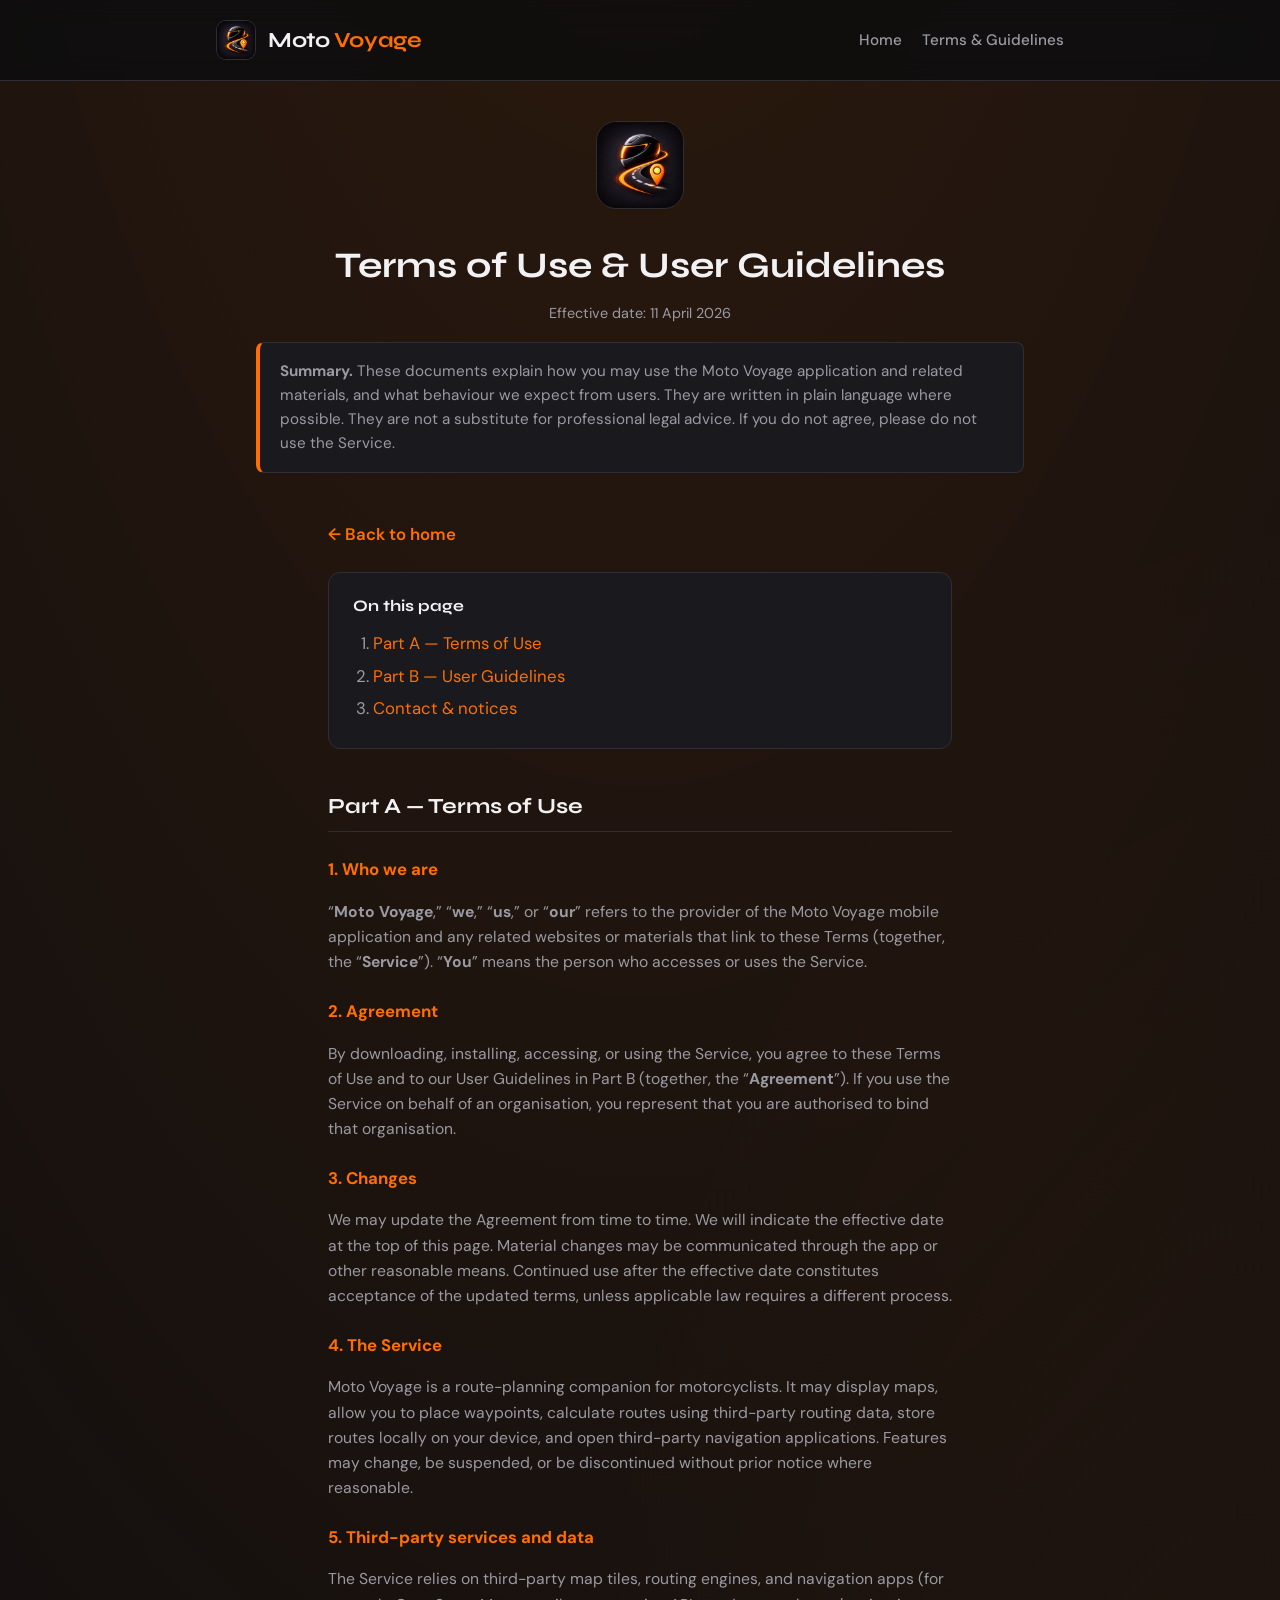
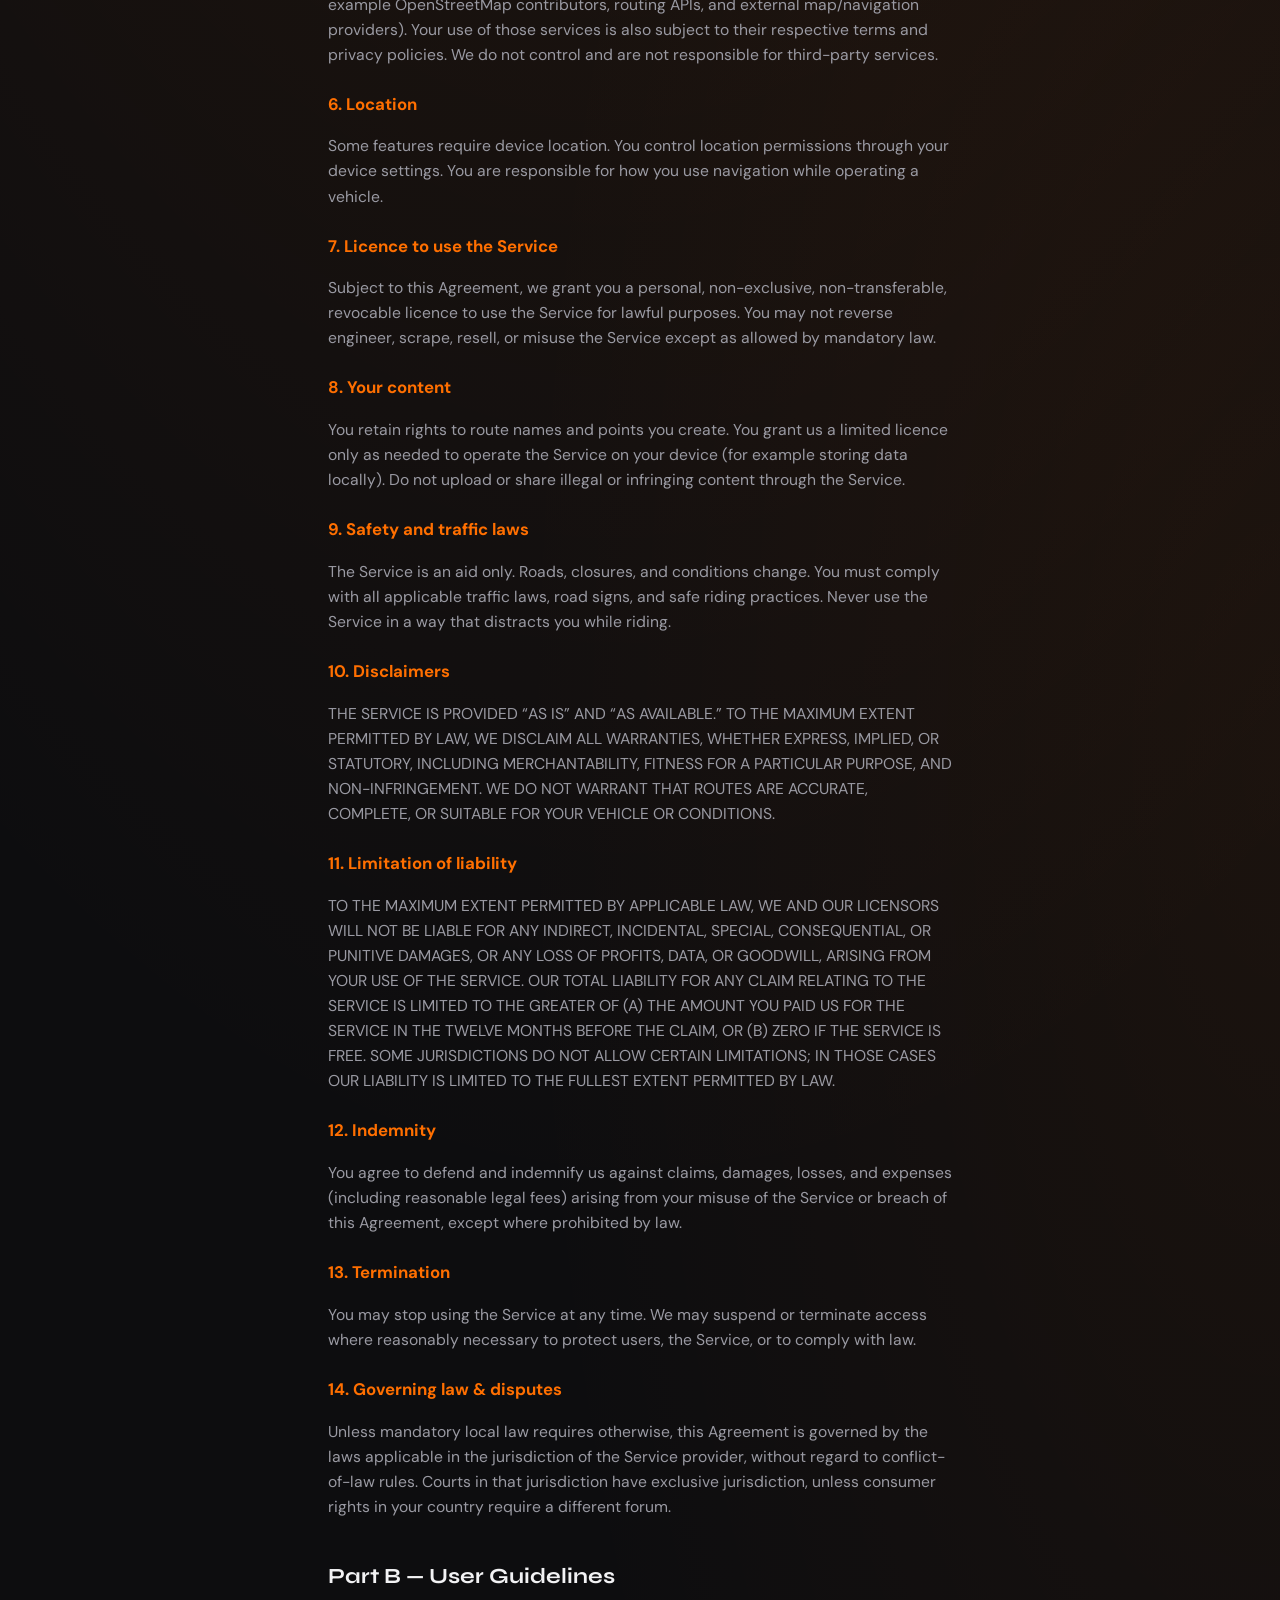
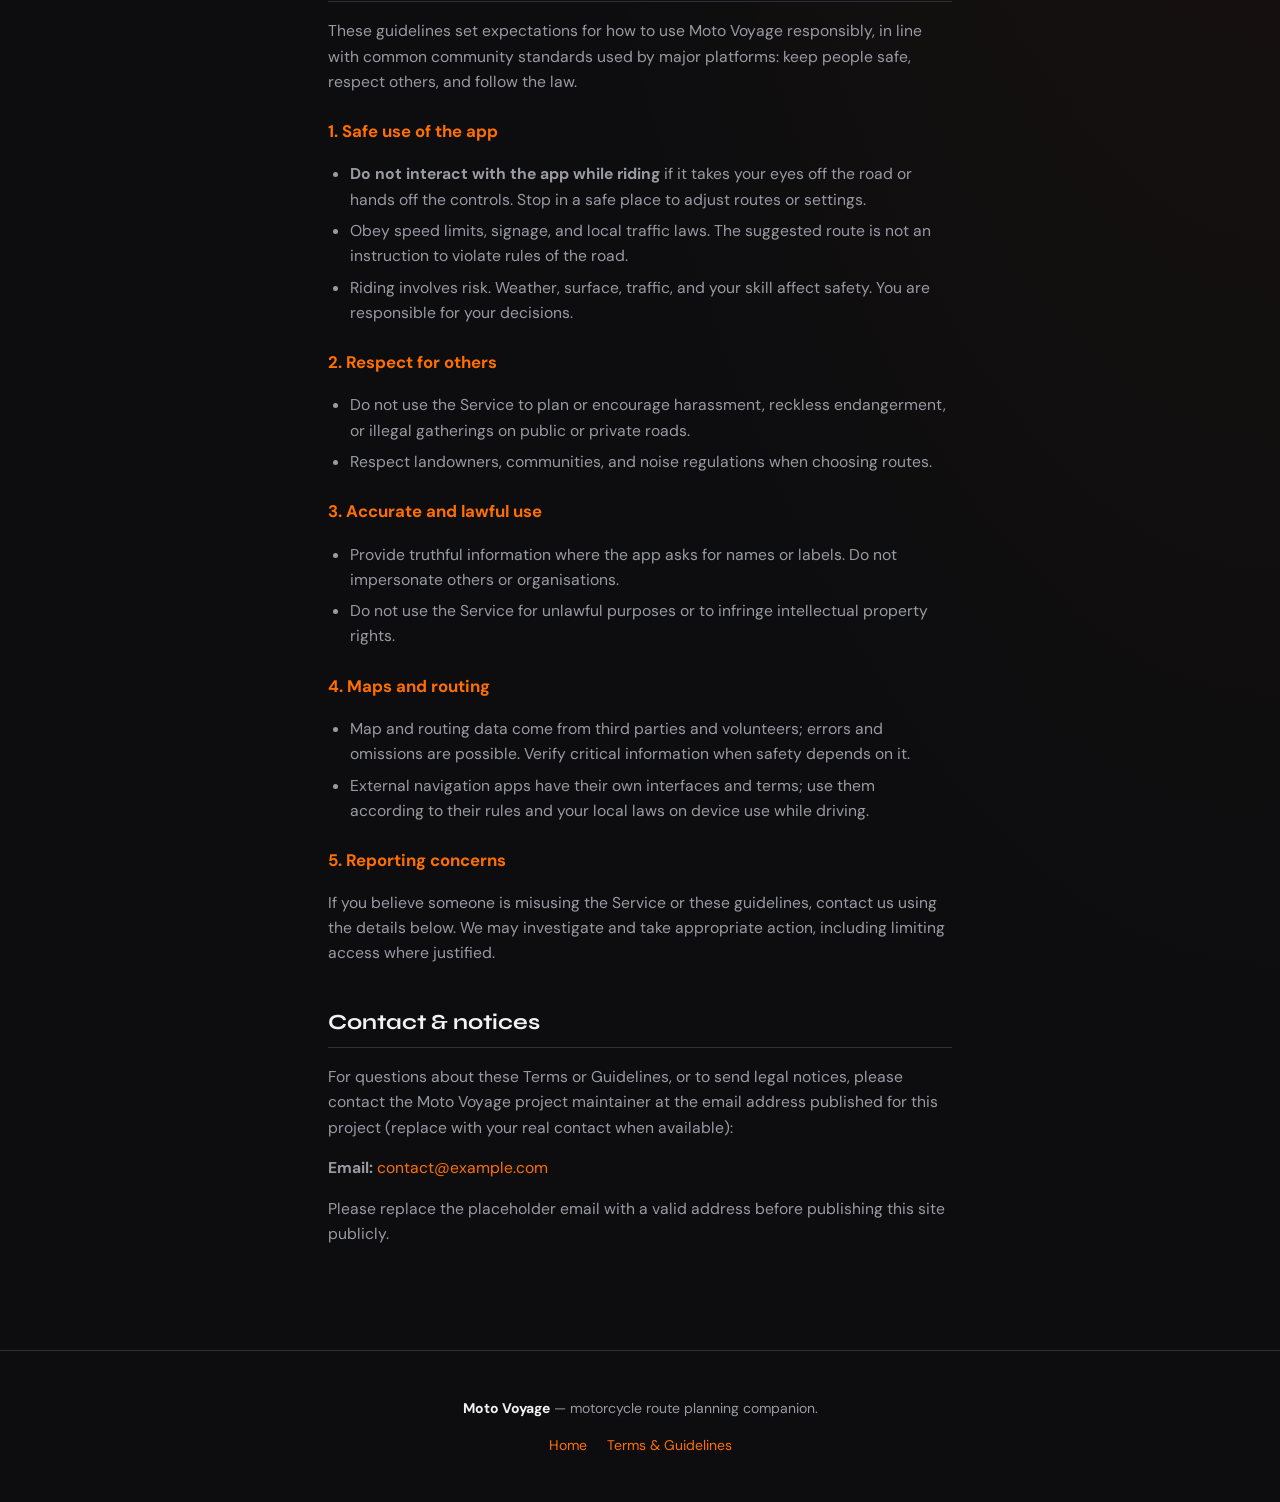
==== legal.html @ 79791e42 "X" ====
<!DOCTYPE html>
<html lang="en">
  <head>
    <meta charset="utf-8" />
    <meta name="viewport" content="width=device-width, initial-scale=1" />
    <meta
      name="description"
      content="Moto Voyage — Terms of Use and User Guidelines."
    />
    <title>Terms &amp; Guidelines — Moto Voyage</title>
    <link rel="icon" type="image/png" href="assets/app-icon.png" />
    <link rel="preconnect" href="https://fonts.googleapis.com" />
    <link rel="preconnect" href="https://fonts.gstatic.com" crossorigin />
    <link
      href="https://fonts.googleapis.com/css2?family=DM+Sans:ital,opsz,wght@0,9..40,400;0,9..40,600;1,9..40,400&family=Syne:wght@600;700&display=swap"
      rel="stylesheet"
    />
    <link rel="stylesheet" href="styles.css" />
  </head>
  <body>
    <header class="site-header">
      <div class="wrap header-inner">
        <a href="index.html" class="brand-row">
          <img
            class="app-icon"
            src="assets/app-icon.png"
            width="40"
            height="40"
            alt=""
          />
          <div class="brand">Moto <span>Voyage</span></div>
        </a>
        <nav class="site-nav" aria-label="Main">
          <a href="index.html">Home</a>
          <a href="legal.html" aria-current="page">Terms &amp; Guidelines</a>
        </nav>
      </div>
    </header>

    <main>
      <section class="legal-hero">
        <div class="wrap">
          <img
            class="app-icon app-icon--large"
            src="assets/app-icon.png"
            width="88"
            height="88"
            alt="Moto Voyage app icon"
          />
          <h1>Terms of Use &amp; User Guidelines</h1>
          <p class="legal-meta">Effective date: <time datetime="2026-04-11">11 April 2026</time></p>
          <div class="notice-box" role="note">
            <strong>Summary.</strong> These documents explain how you may use the Moto Voyage
            application and related materials, and what behaviour we expect from users. They are
            written in plain language where possible. They are not a substitute for professional
            legal advice. If you do not agree, please do not use the Service.
          </div>
        </div>
      </section>

      <article class="legal-content">
        <div class="wrap">
          <a class="back-link" href="index.html">← Back to home</a>

          <nav class="toc" aria-labelledby="toc-heading">
            <h2 id="toc-heading">On this page</h2>
            <ol>
              <li><a href="#terms">Part A — Terms of Use</a></li>
              <li><a href="#guidelines">Part B — User Guidelines</a></li>
              <li><a href="#contact">Contact &amp; notices</a></li>
            </ol>
          </nav>

          <!-- TERMS OF USE -->
          <section class="legal-section" id="terms">
            <h2>Part A — Terms of Use</h2>

            <h3>1. Who we are</h3>
            <p>
              “<strong>Moto Voyage</strong>,” “<strong>we</strong>,” “<strong>us</strong>,” or
              “<strong>our</strong>” refers to the provider of the Moto Voyage mobile application
              and any related websites or materials that link to these Terms (together, the
              “<strong>Service</strong>”). “<strong>You</strong>” means the person who accesses or
              uses the Service.
            </p>

            <h3>2. Agreement</h3>
            <p>
              By downloading, installing, accessing, or using the Service, you agree to these Terms
              of Use and to our User Guidelines in Part B (together, the “<strong>Agreement</strong>”).
              If you use the Service on behalf of an organisation, you represent that you are
              authorised to bind that organisation.
            </p>

            <h3>3. Changes</h3>
            <p>
              We may update the Agreement from time to time. We will indicate the effective date at
              the top of this page. Material changes may be communicated through the app or other
              reasonable means. Continued use after the effective date constitutes acceptance of the
              updated terms, unless applicable law requires a different process.
            </p>

            <h3>4. The Service</h3>
            <p>
              Moto Voyage is a route-planning companion for motorcyclists. It may display maps,
              allow you to place waypoints, calculate routes using third-party routing data, store
              routes locally on your device, and open third-party navigation applications. Features
              may change, be suspended, or be discontinued without prior notice where reasonable.
            </p>

            <h3>5. Third-party services and data</h3>
            <p>
              The Service relies on third-party map tiles, routing engines, and navigation apps
              (for example OpenStreetMap contributors, routing APIs, and external map/navigation
              providers). Your use of those services is also subject to their respective terms and
              privacy policies. We do not control and are not responsible for third-party services.
            </p>

            <h3>6. Location</h3>
            <p>
              Some features require device location. You control location permissions through your
              device settings. You are responsible for how you use navigation while operating a
              vehicle.
            </p>

            <h3>7. Licence to use the Service</h3>
            <p>
              Subject to this Agreement, we grant you a personal, non-exclusive, non-transferable,
              revocable licence to use the Service for lawful purposes. You may not reverse
              engineer, scrape, resell, or misuse the Service except as allowed by mandatory law.
            </p>

            <h3>8. Your content</h3>
            <p>
              You retain rights to route names and points you create. You grant us a limited licence
              only as needed to operate the Service on your device (for example storing data
              locally). Do not upload or share illegal or infringing content through the Service.
            </p>

            <h3>9. Safety and traffic laws</h3>
            <p>
              The Service is an aid only. Roads, closures, and conditions change. You must comply with
              all applicable traffic laws, road signs, and safe riding practices. Never use the
              Service in a way that distracts you while riding.
            </p>

            <h3>10. Disclaimers</h3>
            <p>
              THE SERVICE IS PROVIDED “AS IS” AND “AS AVAILABLE.” TO THE MAXIMUM EXTENT PERMITTED BY
              LAW, WE DISCLAIM ALL WARRANTIES, WHETHER EXPRESS, IMPLIED, OR STATUTORY, INCLUDING
              MERCHANTABILITY, FITNESS FOR A PARTICULAR PURPOSE, AND NON-INFRINGEMENT. WE DO NOT
              WARRANT THAT ROUTES ARE ACCURATE, COMPLETE, OR SUITABLE FOR YOUR VEHICLE OR CONDITIONS.
            </p>

            <h3>11. Limitation of liability</h3>
            <p>
              TO THE MAXIMUM EXTENT PERMITTED BY APPLICABLE LAW, WE AND OUR LICENSORS WILL NOT BE
              LIABLE FOR ANY INDIRECT, INCIDENTAL, SPECIAL, CONSEQUENTIAL, OR PUNITIVE DAMAGES, OR ANY
              LOSS OF PROFITS, DATA, OR GOODWILL, ARISING FROM YOUR USE OF THE SERVICE. OUR TOTAL
              LIABILITY FOR ANY CLAIM RELATING TO THE SERVICE IS LIMITED TO THE GREATER OF (A) THE
              AMOUNT YOU PAID US FOR THE SERVICE IN THE TWELVE MONTHS BEFORE THE CLAIM, OR (B) ZERO
              IF THE SERVICE IS FREE. SOME JURISDICTIONS DO NOT ALLOW CERTAIN LIMITATIONS; IN THOSE
              CASES OUR LIABILITY IS LIMITED TO THE FULLEST EXTENT PERMITTED BY LAW.
            </p>

            <h3>12. Indemnity</h3>
            <p>
              You agree to defend and indemnify us against claims, damages, losses, and expenses
              (including reasonable legal fees) arising from your misuse of the Service or breach of
              this Agreement, except where prohibited by law.
            </p>

            <h3>13. Termination</h3>
            <p>
              You may stop using the Service at any time. We may suspend or terminate access where
              reasonably necessary to protect users, the Service, or to comply with law.
            </p>

            <h3>14. Governing law &amp; disputes</h3>
            <p>
              Unless mandatory local law requires otherwise, this Agreement is governed by the laws
              applicable in the jurisdiction of the Service provider, without regard to conflict-of-law
              rules. Courts in that jurisdiction have exclusive jurisdiction, unless consumer rights
              in your country require a different forum.
            </p>
          </section>

          <!-- USER GUIDELINES -->
          <section class="legal-section" id="guidelines">
            <h2>Part B — User Guidelines</h2>
            <p>
              These guidelines set expectations for how to use Moto Voyage responsibly, in line
              with common community standards used by major platforms: keep people safe, respect
              others, and follow the law.
            </p>

            <h3>1. Safe use of the app</h3>
            <ul>
              <li>
                <strong>Do not interact with the app while riding</strong> if it takes your eyes
                off the road or hands off the controls. Stop in a safe place to adjust routes or
                settings.
              </li>
              <li>
                Obey speed limits, signage, and local traffic laws. The suggested route is not an
                instruction to violate rules of the road.
              </li>
              <li>
                Riding involves risk. Weather, surface, traffic, and your skill affect safety. You
                are responsible for your decisions.
              </li>
            </ul>

            <h3>2. Respect for others</h3>
            <ul>
              <li>
                Do not use the Service to plan or encourage harassment, reckless endangerment, or
                illegal gatherings on public or private roads.
              </li>
              <li>
                Respect landowners, communities, and noise regulations when choosing routes.
              </li>
            </ul>

            <h3>3. Accurate and lawful use</h3>
            <ul>
              <li>
                Provide truthful information where the app asks for names or labels. Do not
                impersonate others or organisations.
              </li>
              <li>
                Do not use the Service for unlawful purposes or to infringe intellectual property
                rights.
              </li>
            </ul>

            <h3>4. Maps and routing</h3>
            <ul>
              <li>
                Map and routing data come from third parties and volunteers; errors and omissions
                are possible. Verify critical information when safety depends on it.
              </li>
              <li>
                External navigation apps have their own interfaces and terms; use them according to
                their rules and your local laws on device use while driving.
              </li>
            </ul>

            <h3>5. Reporting concerns</h3>
            <p>
              If you believe someone is misusing the Service or these guidelines, contact us using
              the details below. We may investigate and take appropriate action, including limiting
              access where justified.
            </p>
          </section>

          <section class="legal-section" id="contact">
            <h2>Contact &amp; notices</h2>
            <p>
              For questions about these Terms or Guidelines, or to send legal notices, please
              contact the Moto Voyage project maintainer at the email address published for this
              project (replace with your real contact when available):
            </p>
            <p>
              <strong>Email:</strong>
              <a href="mailto:contact@example.com">contact@example.com</a>
            </p>
            <p>
              Please replace the placeholder email with a valid address before publishing this site
              publicly.
            </p>
          </section>
        </div>
      </article>
    </main>

    <footer class="site-footer">
      <div class="wrap">
        <p><strong>Moto Voyage</strong> — motorcycle route planning companion.</p>
        <p class="footer-links">
          <a href="index.html">Home</a>
          <a href="legal.html">Terms &amp; Guidelines</a>
        </p>
      </div>
    </footer>
  </body>
</html>
---- styles.css ----
:root {
  --bg: #0d0d0f;
  --surface: #1a1a1e;
  --accent: #ff6f00;
  --accent-soft: rgba(255, 111, 0, 0.15);
  --text: #f2f2f4;
  --muted: #9a9aa3;
  --border: #2e2e34;
  --font-display: "Syne", system-ui, sans-serif;
  --font-body: "DM Sans", system-ui, sans-serif;
}

*,
*::before,
*::after {
  box-sizing: border-box;
}

html {
  scroll-behavior: smooth;
}

body {
  margin: 0;
  min-height: 100vh;
  font-family: var(--font-body);
  font-size: 1.05rem;
  line-height: 1.6;
  color: var(--text);
  background: var(--bg);
  background-image:
    radial-gradient(ellipse 120% 80% at 50% -20%, var(--accent-soft), transparent),
    radial-gradient(ellipse 60% 40% at 100% 50%, rgba(255, 111, 0, 0.06), transparent);
}

a {
  color: var(--accent);
  text-decoration: none;
}

a:hover {
  text-decoration: underline;
}

.wrap {
  max-width: 56rem;
  margin: 0 auto;
  padding: 0 1.5rem;
}

/* Header */
.site-header {
  padding: 1.25rem 0;
  border-bottom: 1px solid var(--border);
  position: sticky;
  top: 0;
  background: rgba(13, 13, 15, 0.85);
  backdrop-filter: blur(12px);
  z-index: 10;
}

.brand {
  font-family: var(--font-display);
  font-weight: 700;
  font-size: 1.35rem;
  letter-spacing: -0.02em;
  color: var(--text);
}

.brand span {
  color: var(--accent);
}

/* Hero */
.hero {
  padding: 4rem 0 5rem;
  text-align: center;
}

.hero h1 {
  font-family: var(--font-display);
  font-size: clamp(2.25rem, 5vw, 3.25rem);
  font-weight: 700;
  letter-spacing: -0.03em;
  line-height: 1.15;
  margin: 0 0 1rem;
}

.hero .tagline {
  font-size: 1.15rem;
  color: var(--muted);
  max-width: 32rem;
  margin: 0 auto 2rem;
}

.cta-row {
  display: flex;
  flex-wrap: wrap;
  gap: 0.75rem;
  justify-content: center;
  align-items: center;
}

.btn {
  display: inline-flex;
  align-items: center;
  justify-content: center;
  padding: 0.75rem 1.5rem;
  border-radius: 999px;
  font-weight: 600;
  font-size: 0.95rem;
  border: none;
  cursor: pointer;
  transition: transform 0.15s ease, box-shadow 0.15s ease;
  text-decoration: none;
}

a.btn:hover {
  text-decoration: none;
}

.btn-primary {
  background: var(--accent);
  color: #fff;
  box-shadow: 0 4px 24px rgba(255, 111, 0, 0.35);
}

.btn-primary:hover {
  transform: translateY(-1px);
  box-shadow: 0 6px 28px rgba(255, 111, 0, 0.45);
}

.btn-ghost {
  background: transparent;
  color: var(--text);
  border: 1px solid var(--border);
}

.btn-ghost:hover {
  border-color: var(--accent);
  color: var(--accent);
}

/* Features */
.features {
  padding: 2rem 0 5rem;
}

.features h2 {
  font-family: var(--font-display);
  font-size: 1.5rem;
  text-align: center;
  margin-bottom: 2.5rem;
  color: var(--muted);
  font-weight: 600;
}

.grid {
  display: grid;
  gap: 1.25rem;
}

@media (min-width: 640px) {
  .grid {
    grid-template-columns: repeat(3, 1fr);
  }
}

.card {
  background: var(--surface);
  border: 1px solid var(--border);
  border-radius: 12px;
  padding: 1.5rem;
  transition: border-color 0.2s ease;
}

.card:hover {
  border-color: rgba(255, 111, 0, 0.35);
}

.card h3 {
  font-family: var(--font-display);
  font-size: 1.1rem;
  margin: 0 0 0.5rem;
  color: var(--accent);
}

.card p {
  margin: 0;
  font-size: 0.95rem;
  color: var(--muted);
}

/* Footer */
.site-footer {
  padding: 2rem 0;
  border-top: 1px solid var(--border);
  text-align: center;
  font-size: 0.875rem;
  color: var(--muted);
}

.site-footer strong {
  color: var(--text);
}

.site-footer .footer-links {
  margin-top: 0.75rem;
}

.site-footer .footer-links a {
  margin: 0 0.5rem;
}

/* Header with nav */
.header-inner {
  display: flex;
  align-items: center;
  justify-content: space-between;
  gap: 1rem;
  flex-wrap: wrap;
}

.brand-row {
  display: flex;
  align-items: center;
  gap: 0.75rem;
  color: inherit;
  text-decoration: none;
}

.app-icon {
  width: 40px;
  height: 40px;
  border-radius: 10px;
  object-fit: cover;
  border: 1px solid var(--border);
  flex-shrink: 0;
}

.site-nav {
  display: flex;
  gap: 1.25rem;
  font-size: 0.95rem;
  font-weight: 500;
}

.site-nav a {
  color: var(--muted);
}

.site-nav a:hover {
  color: var(--accent);
}

/* Legal / long-form page */
.legal-hero {
  padding: 2.5rem 0 1rem;
  text-align: center;
}

.legal-hero .app-icon--large {
  width: 88px;
  height: 88px;
  border-radius: 20px;
  margin-bottom: 1.25rem;
}

.legal-hero h1 {
  font-family: var(--font-display);
  font-size: clamp(1.75rem, 4vw, 2.25rem);
  margin: 0 0 0.5rem;
}

.legal-meta {
  color: var(--muted);
  font-size: 0.9rem;
  margin: 0 0 1rem;
}

.notice-box {
  background: var(--surface);
  border: 1px solid var(--border);
  border-left: 4px solid var(--accent);
  border-radius: 8px;
  padding: 1rem 1.25rem;
  margin: 0 auto 2rem;
  max-width: 48rem;
  font-size: 0.95rem;
  color: var(--muted);
  text-align: left;
}

.legal-content {
  padding-bottom: 4rem;
}

.legal-content .wrap {
  max-width: 42rem;
}

.toc {
  background: var(--surface);
  border: 1px solid var(--border);
  border-radius: 12px;
  padding: 1.25rem 1.5rem;
  margin-bottom: 2.5rem;
}

.toc h2 {
  font-family: var(--font-display);
  font-size: 1rem;
  margin: 0 0 0.75rem;
  color: var(--text);
}

.toc ol {
  margin: 0;
  padding-left: 1.25rem;
  color: var(--muted);
}

.toc li {
  margin-bottom: 0.35rem;
}

.toc a {
  color: var(--accent);
}

.legal-section {
  margin-bottom: 2.5rem;
  scroll-margin-top: 5rem;
}

.legal-section h2 {
  font-family: var(--font-display);
  font-size: 1.35rem;
  margin: 0 0 1rem;
  color: var(--text);
  padding-bottom: 0.5rem;
  border-bottom: 1px solid var(--border);
}

.legal-section h3 {
  font-size: 1.05rem;
  margin: 1.5rem 0 0.5rem;
  color: var(--accent);
}

.legal-section p,
.legal-section li {
  color: var(--muted);
  font-size: 0.98rem;
}

.legal-section ul {
  padding-left: 1.35rem;
}

.legal-section li {
  margin-bottom: 0.4rem;
}

.back-link {
  display: inline-block;
  margin-bottom: 1.5rem;
  font-weight: 600;
}
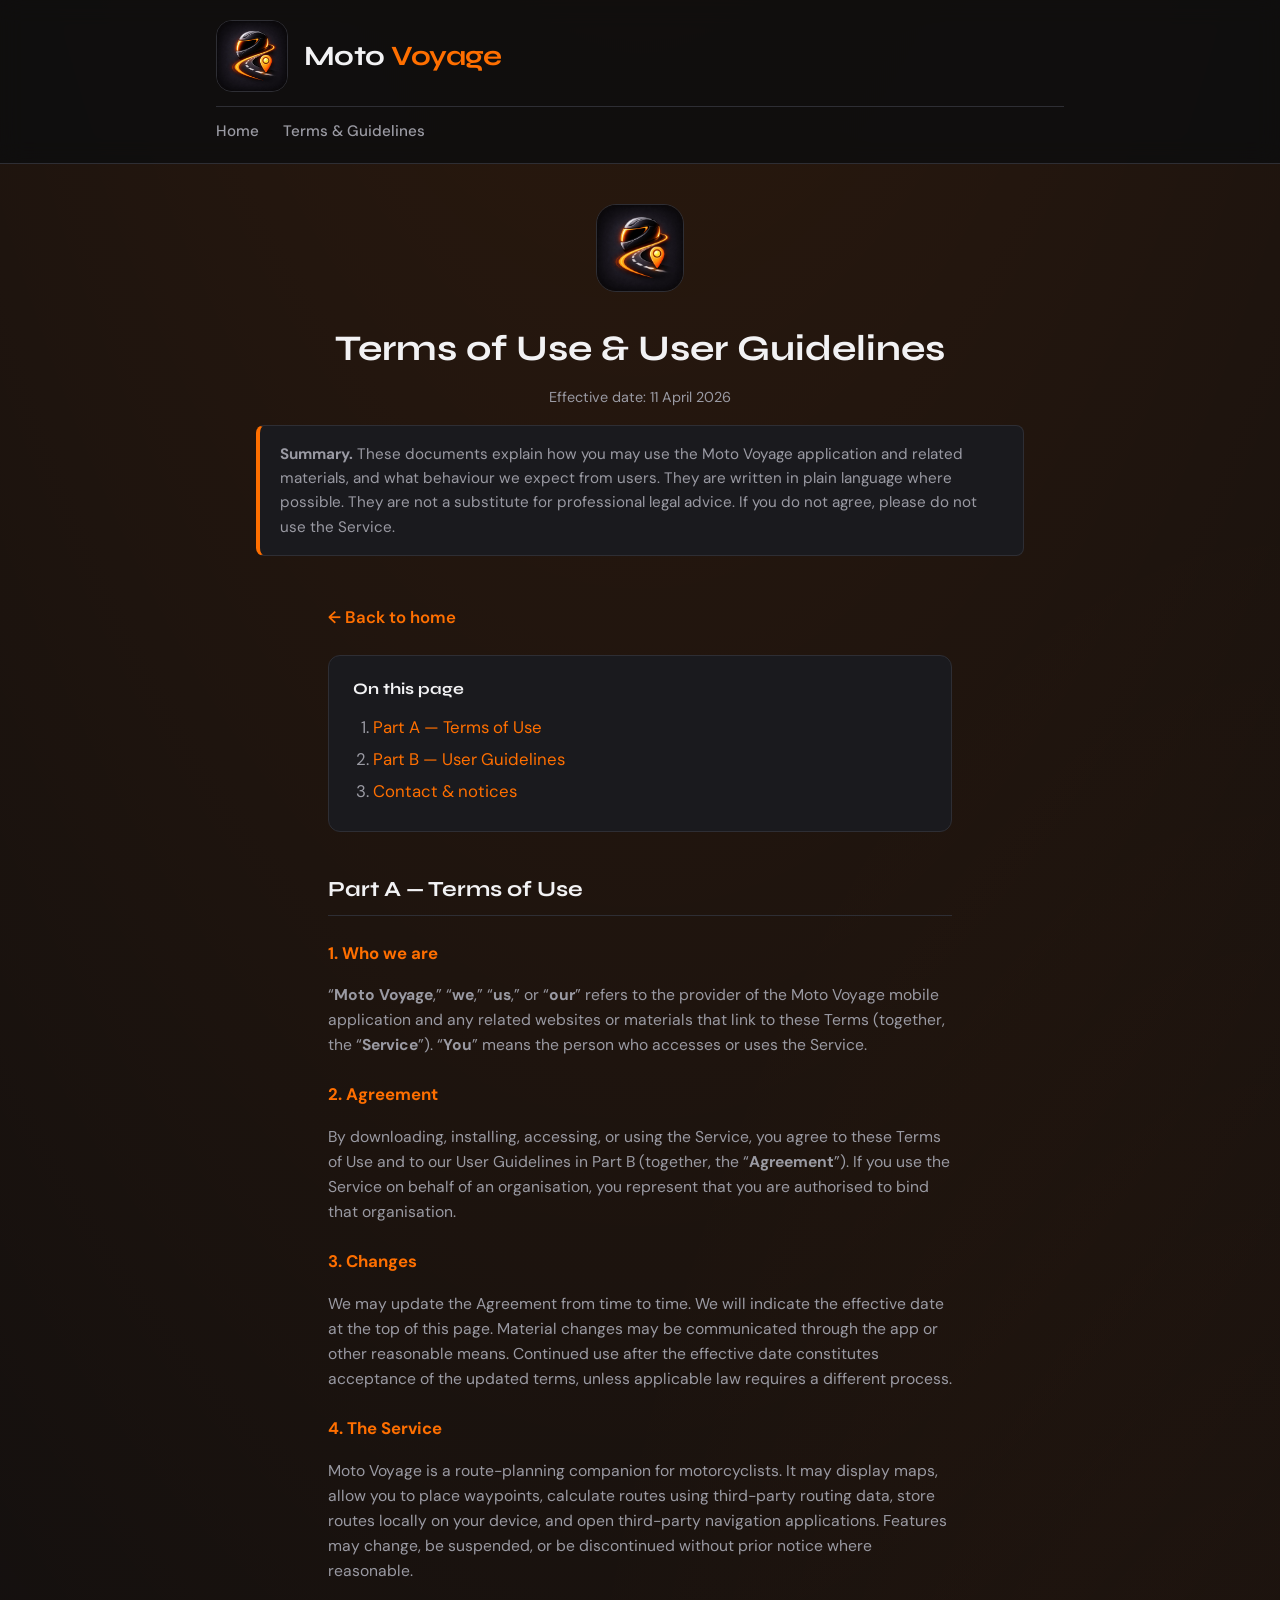
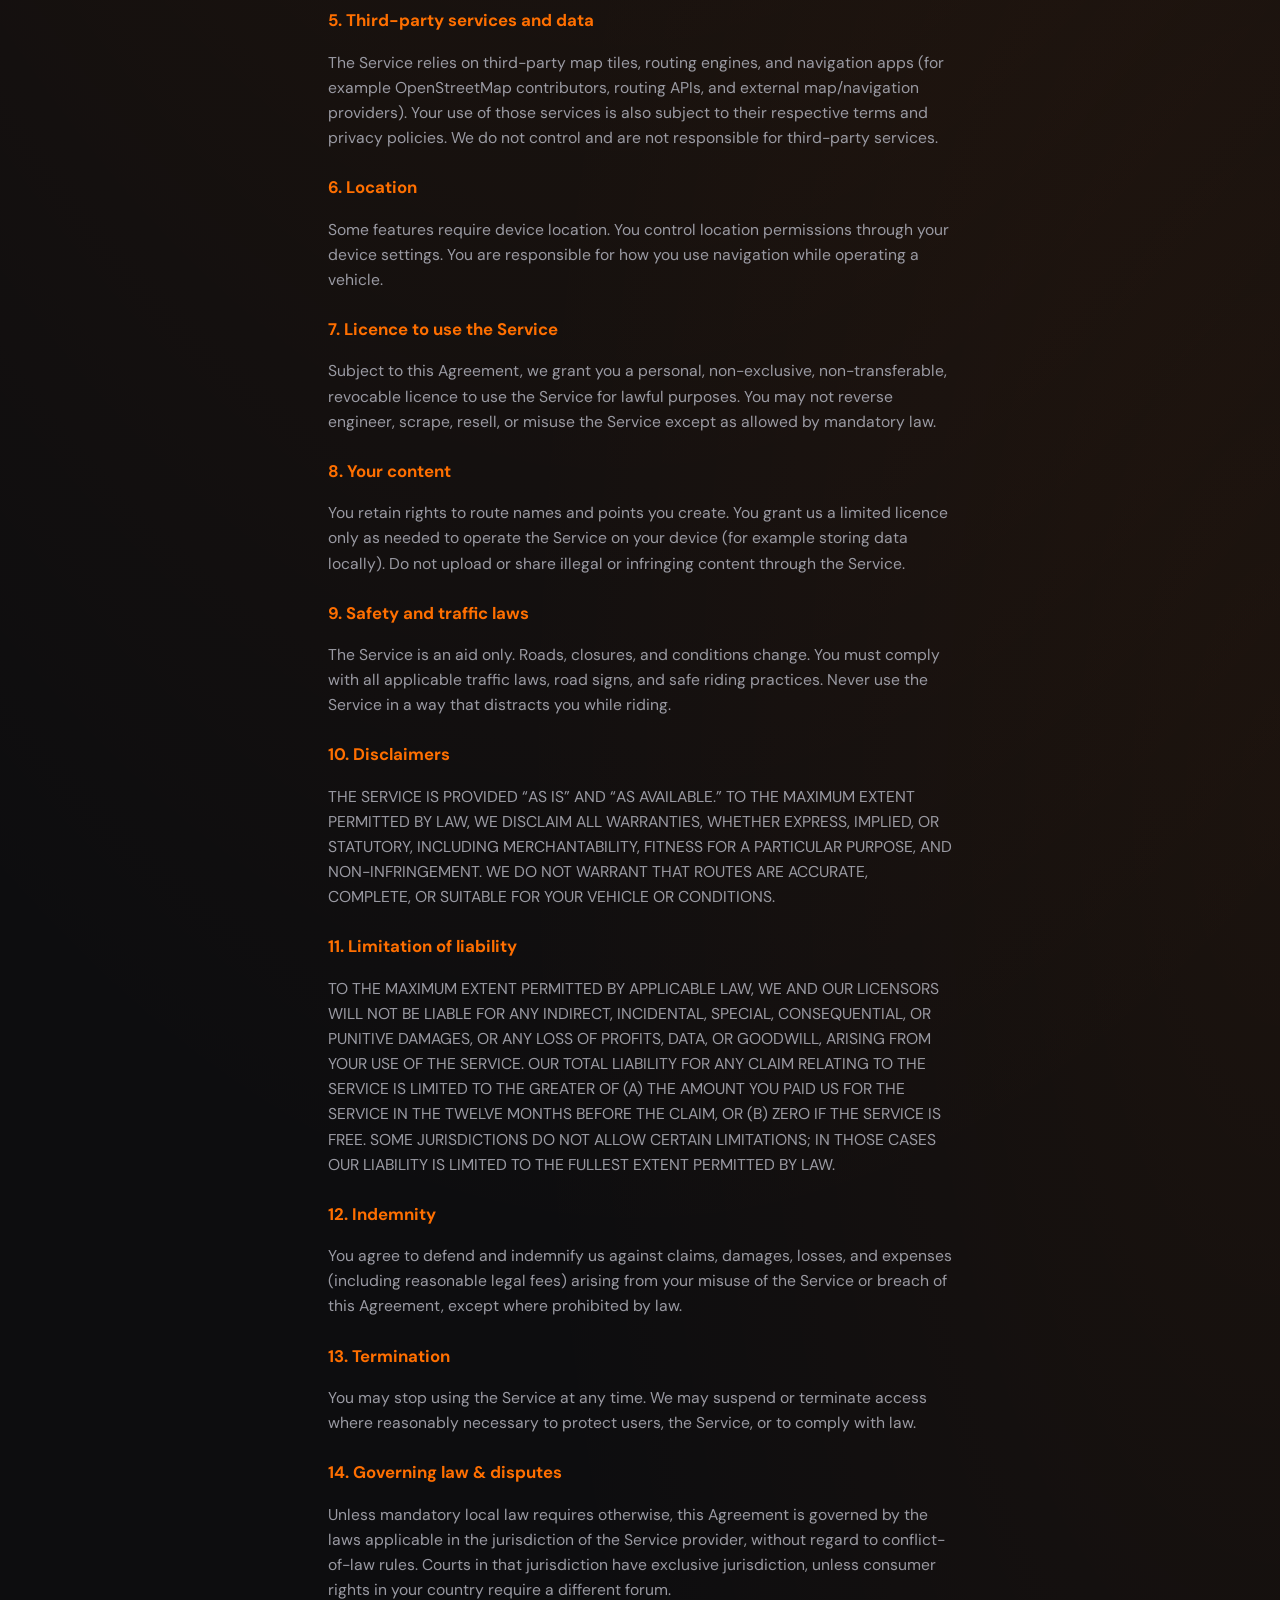
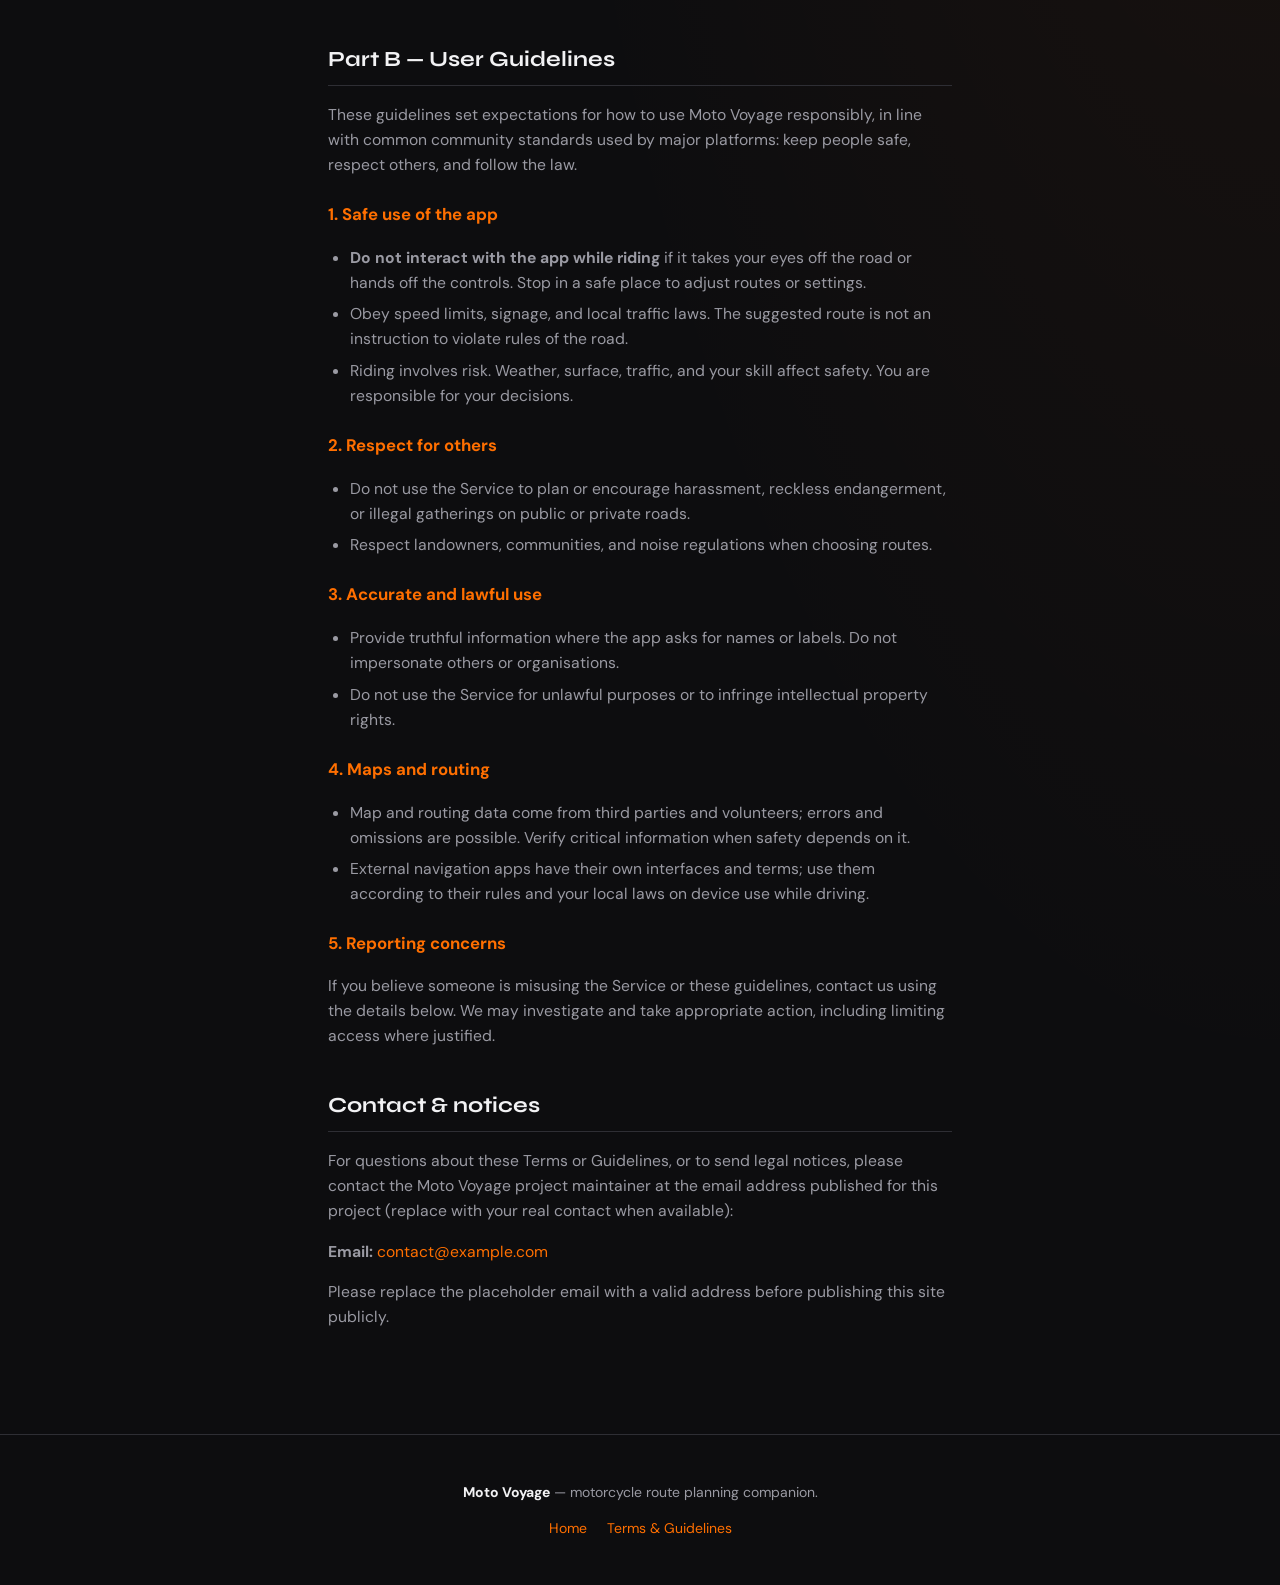
==== commit 6872f16a: "update" ====
--- a/legal.html
+++ b/legal.html
@@ -19,18 +19,18 @@
   </head>
   <body>
     <header class="site-header">
-      <div class="wrap header-inner">
+      <div class="wrap header-stack">
         <a href="index.html" class="brand-row">
           <img
-            class="app-icon"
+            class="app-icon app-icon--header"
             src="assets/app-icon.png"
-            width="40"
-            height="40"
+            width="72"
+            height="72"
             alt=""
           />
-          <div class="brand">Moto <span>Voyage</span></div>
+          <div class="brand brand--header">Moto <span>Voyage</span></div>
         </a>
-        <nav class="site-nav" aria-label="Main">
+        <nav class="site-nav site-nav--below" aria-label="Main">
           <a href="index.html">Home</a>
           <a href="legal.html" aria-current="page">Terms &amp; Guidelines</a>
         </nav>
--- a/styles.css
+++ b/styles.css
@@ -212,45 +212,64 @@
   margin: 0 0.5rem;
 }
 
-/* Header with nav */
-.header-inner {
+/* Header: logo row, then nav below */
+.header-stack {
   display: flex;
-  align-items: center;
-  justify-content: space-between;
-  gap: 1rem;
-  flex-wrap: wrap;
+  flex-direction: column;
+  align-items: stretch;
+  gap: 0.875rem;
 }
 
 .brand-row {
   display: flex;
+  flex-direction: row;
   align-items: center;
-  gap: 0.75rem;
+  gap: 1rem;
   color: inherit;
   text-decoration: none;
+  width: fit-content;
+  max-width: 100%;
+}
+
+.brand--header {
+  font-size: clamp(1.35rem, 3.5vw, 1.75rem);
 }
 
 .app-icon {
-  width: 40px;
-  height: 40px;
   border-radius: 10px;
   object-fit: cover;
   border: 1px solid var(--border);
   flex-shrink: 0;
 }
 
+.app-icon--header {
+  width: 72px;
+  height: 72px;
+  border-radius: 16px;
+}
+
 .site-nav {
   display: flex;
-  gap: 1.25rem;
+  flex-wrap: wrap;
+  align-items: center;
+  gap: 1rem 1.5rem;
   font-size: 0.95rem;
   font-weight: 500;
 }
 
+.site-nav--below {
+  width: 100%;
+  padding-top: 0.75rem;
+  border-top: 1px solid var(--border);
+}
+
 .site-nav a {
   color: var(--muted);
 }
 
 .site-nav a:hover {
   color: var(--accent);
+  text-decoration: none;
 }
 
 /* Legal / long-form page */
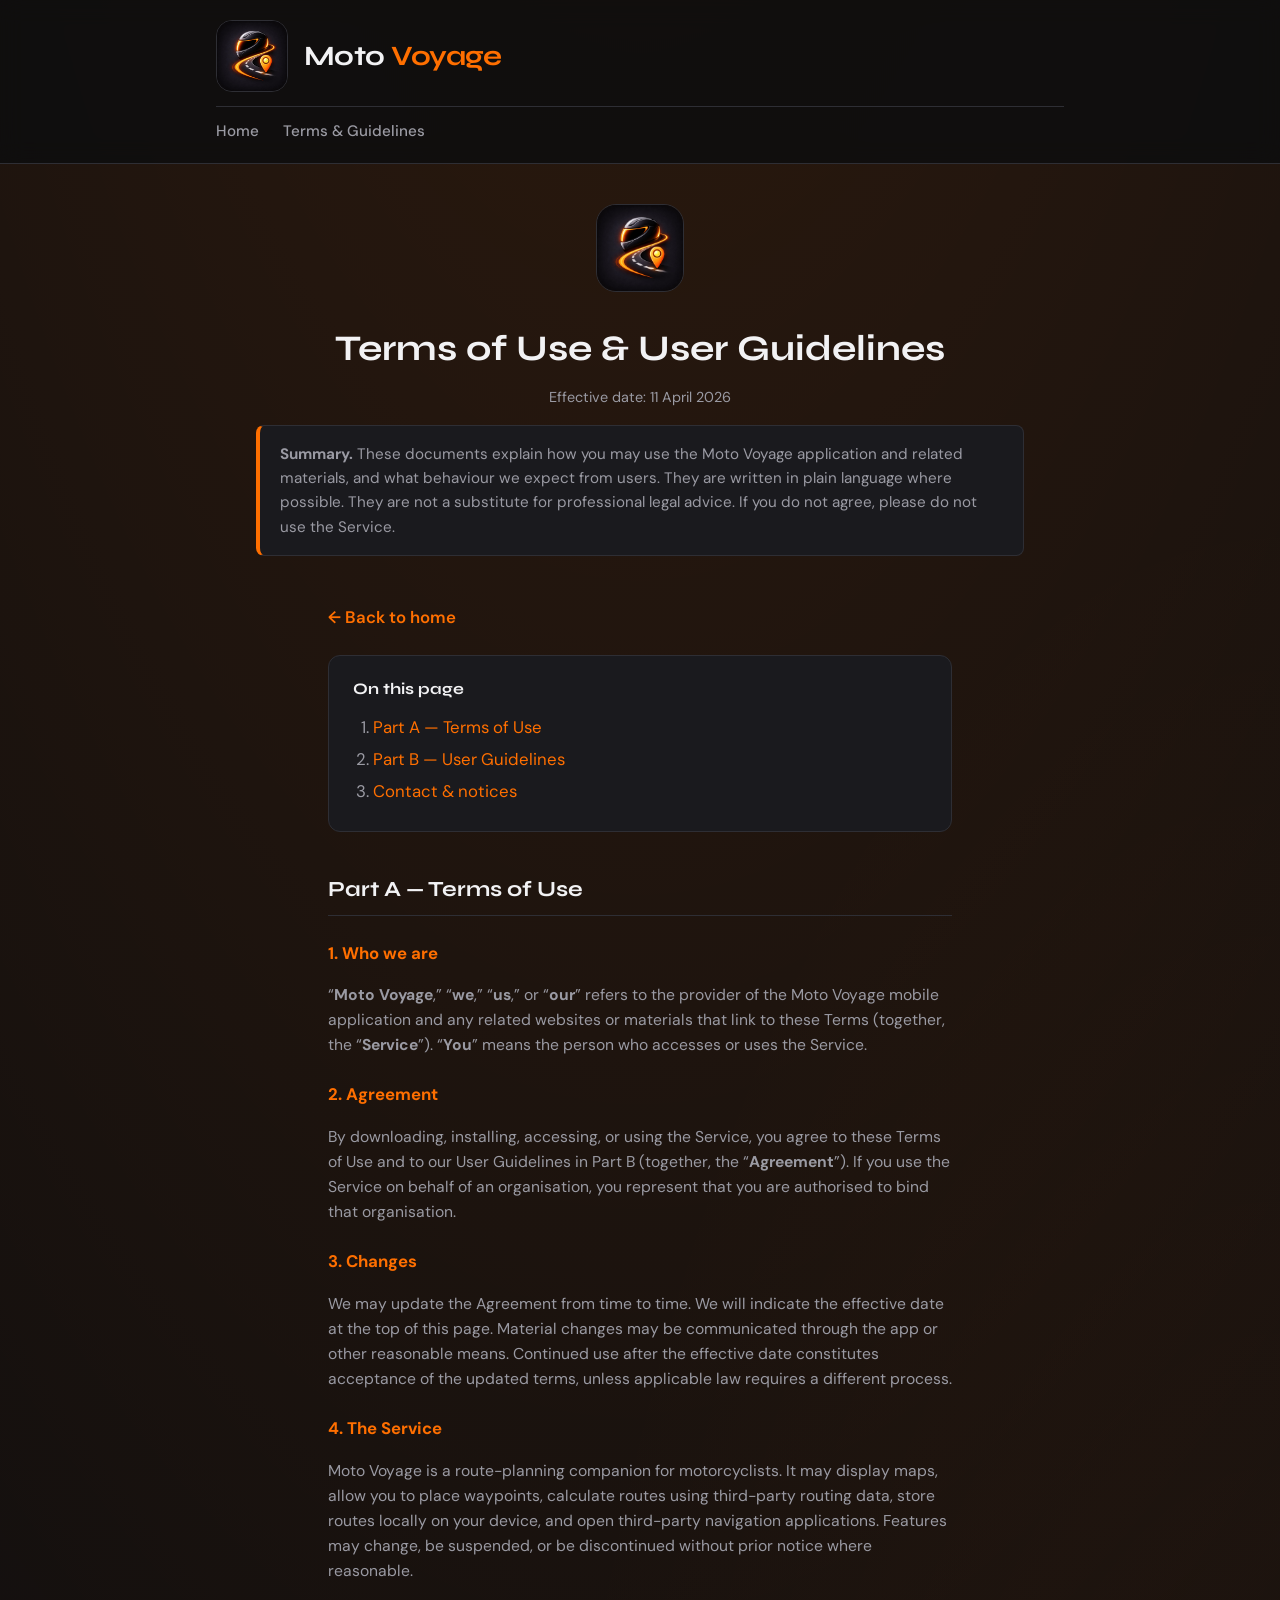
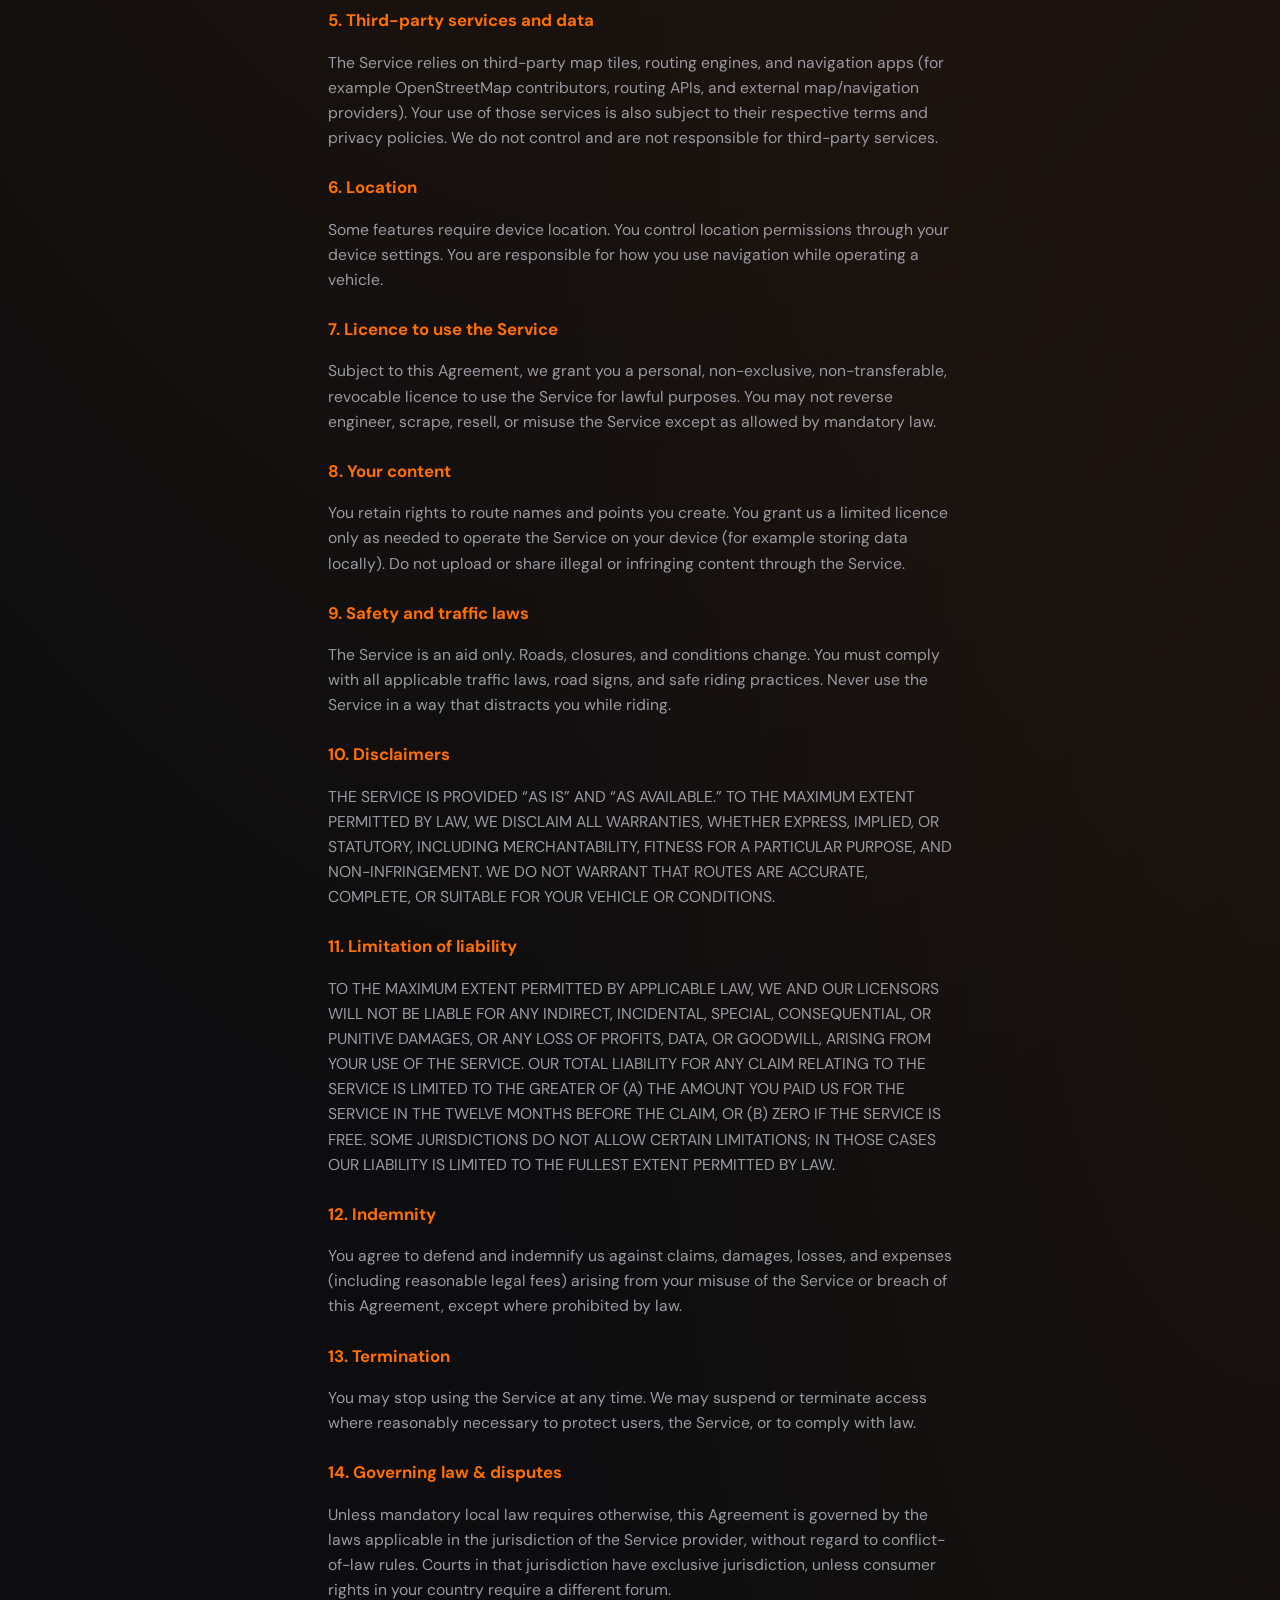
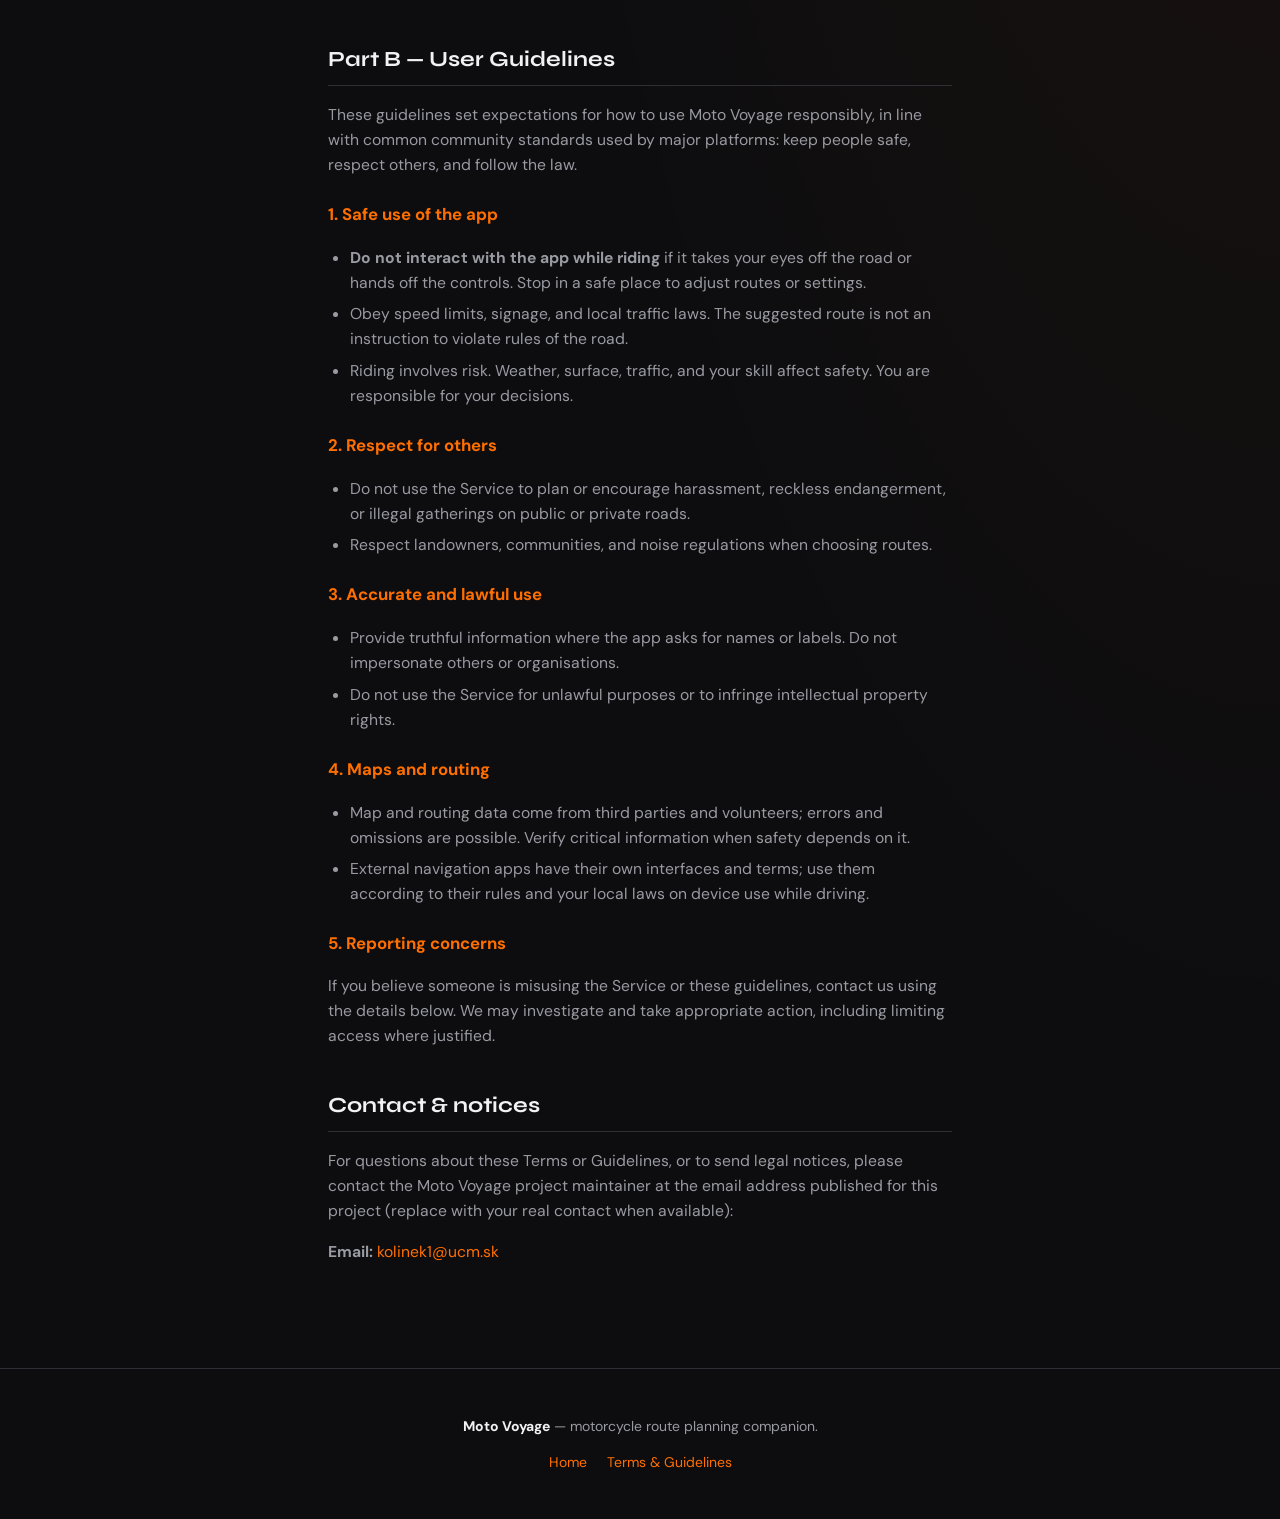
==== commit ba414f31: "email" ====
--- a/legal.html
+++ b/legal.html
@@ -263,11 +263,7 @@
             </p>
             <p>
               <strong>Email:</strong>
-              <a href="mailto:contact@example.com">contact@example.com</a>
-            </p>
-            <p>
-              Please replace the placeholder email with a valid address before publishing this site
-              publicly.
+              <a href="mailto:kolinek1@ucm.sk">kolinek1@ucm.sk</a>
             </p>
           </section>
         </div>
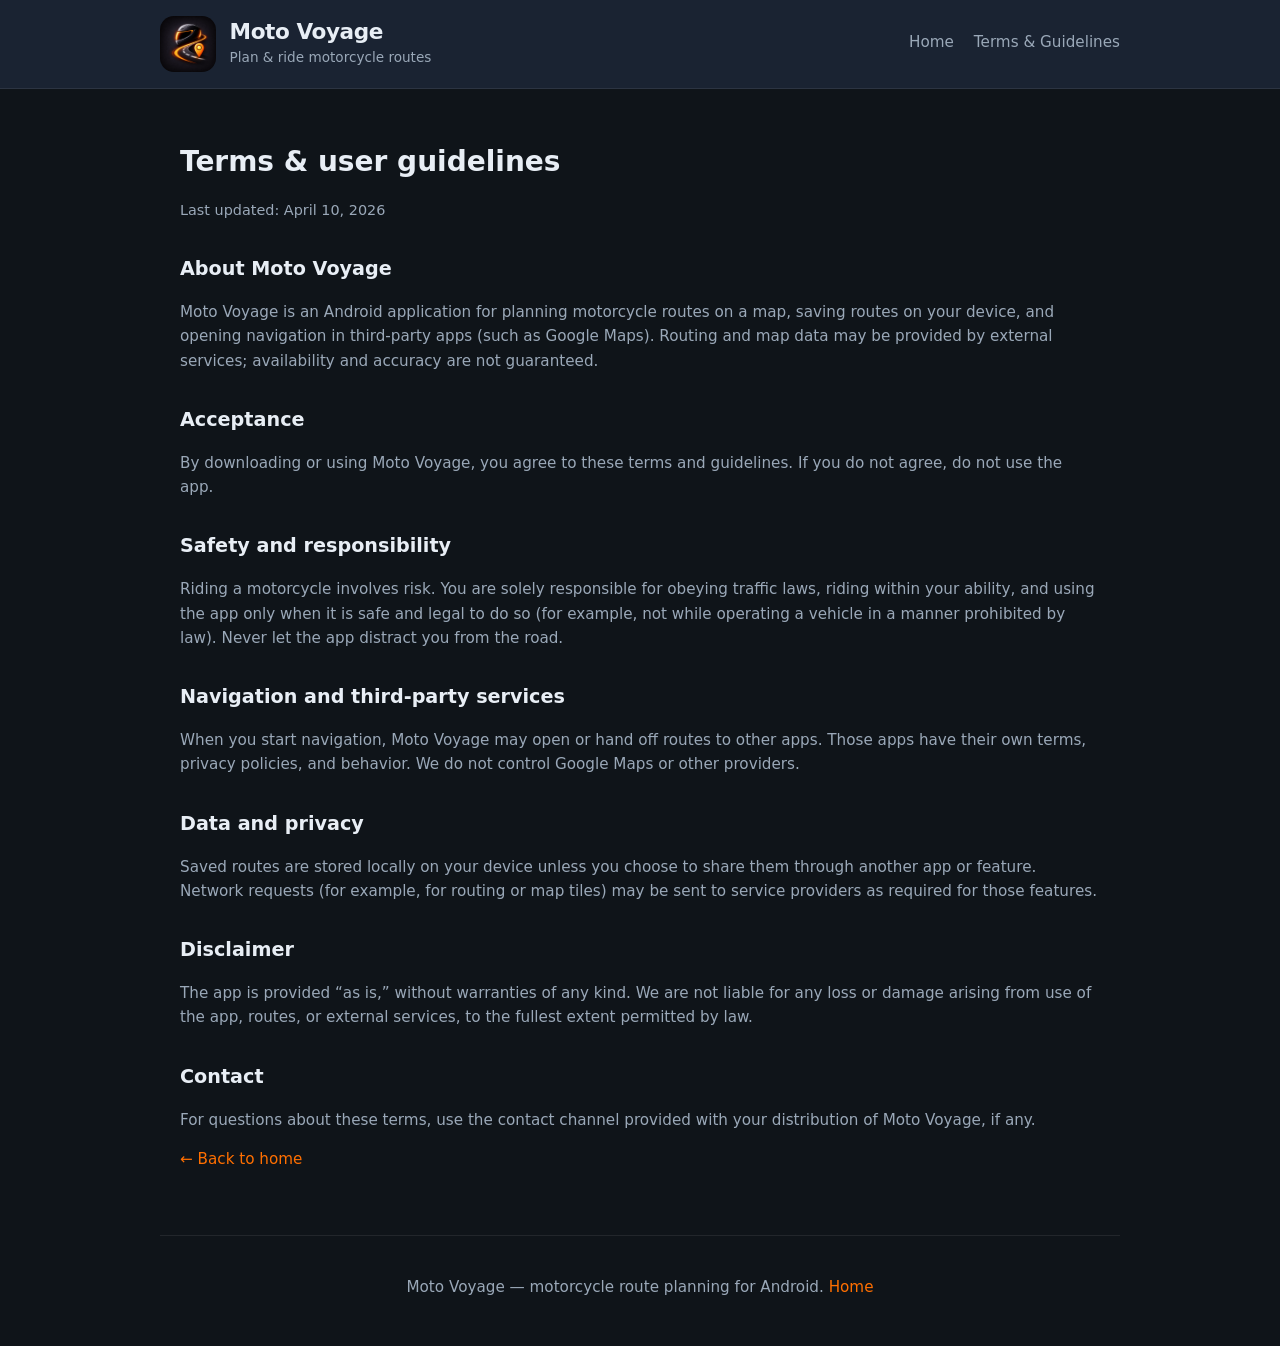
==== commit ddecb9a0: "added screenshots to main page" ====
--- a/legal.html
+++ b/legal.html
@@ -1,283 +1,80 @@
 <!DOCTYPE html>
 <html lang="en">
-  <head>
-    <meta charset="utf-8" />
-    <meta name="viewport" content="width=device-width, initial-scale=1" />
-    <meta
-      name="description"
-      content="Moto Voyage — Terms of Use and User Guidelines."
-    />
-    <title>Terms &amp; Guidelines — Moto Voyage</title>
-    <link rel="icon" type="image/png" href="assets/app-icon.png" />
-    <link rel="preconnect" href="https://fonts.googleapis.com" />
-    <link rel="preconnect" href="https://fonts.gstatic.com" crossorigin />
-    <link
-      href="https://fonts.googleapis.com/css2?family=DM+Sans:ital,opsz,wght@0,9..40,400;0,9..40,600;1,9..40,400&family=Syne:wght@600;700&display=swap"
-      rel="stylesheet"
-    />
-    <link rel="stylesheet" href="styles.css" />
-  </head>
-  <body>
-    <header class="site-header">
-      <div class="wrap header-stack">
-        <a href="index.html" class="brand-row">
-          <img
-            class="app-icon app-icon--header"
-            src="assets/app-icon.png"
-            width="72"
-            height="72"
-            alt=""
-          />
-          <div class="brand brand--header">Moto <span>Voyage</span></div>
-        </a>
-        <nav class="site-nav site-nav--below" aria-label="Main">
-          <a href="index.html">Home</a>
-          <a href="legal.html" aria-current="page">Terms &amp; Guidelines</a>
-        </nav>
-      </div>
-    </header>
+<head>
+  <meta charset="utf-8">
+  <meta name="viewport" content="width=device-width, initial-scale=1">
+  <title>Terms &amp; Guidelines — Moto Voyage</title>
+  <meta name="description" content="Terms of use and user guidelines for the Moto Voyage Android app.">
+  <link rel="stylesheet" href="styles.css">
+</head>
+<body class="legal-page">
+  <header class="site-header">
+    <div class="header-inner">
+      <a class="brand" href="index.html">
+        <img class="brand-icon" src="assets/app-icon.png" alt="" width="56" height="56">
+        <div class="brand-text">
+          <span class="brand-title">Moto Voyage</span>
+          <span class="brand-tagline">Plan &amp; ride motorcycle routes</span>
+        </div>
+      </a>
+      <nav class="site-nav" aria-label="Main">
+        <a href="index.html">Home</a>
+        <a href="legal.html">Terms &amp; Guidelines</a>
+      </nav>
+    </div>
+  </header>
 
-    <main>
-      <section class="legal-hero">
-        <div class="wrap">
-          <img
-            class="app-icon app-icon--large"
-            src="assets/app-icon.png"
-            width="88"
-            height="88"
-            alt="Moto Voyage app icon"
-          />
-          <h1>Terms of Use &amp; User Guidelines</h1>
-          <p class="legal-meta">Effective date: <time datetime="2026-04-11">11 April 2026</time></p>
-          <div class="notice-box" role="note">
-            <strong>Summary.</strong> These documents explain how you may use the Moto Voyage
-            application and related materials, and what behaviour we expect from users. They are
-            written in plain language where possible. They are not a substitute for professional
-            legal advice. If you do not agree, please do not use the Service.
-          </div>
-        </div>
-      </section>
+  <main>
+    <h1>Terms &amp; user guidelines</h1>
+    <p class="updated">Last updated: April 10, 2026</p>
 
-      <article class="legal-content">
-        <div class="wrap">
-          <a class="back-link" href="index.html">← Back to home</a>
+    <h2>About Moto Voyage</h2>
+    <p>
+      Moto Voyage is an Android application for planning motorcycle routes on a map, saving routes on your device,
+      and opening navigation in third-party apps (such as Google Maps). Routing and map data may be provided by
+      external services; availability and accuracy are not guaranteed.
+    </p>
 
-          <nav class="toc" aria-labelledby="toc-heading">
-            <h2 id="toc-heading">On this page</h2>
-            <ol>
-              <li><a href="#terms">Part A — Terms of Use</a></li>
-              <li><a href="#guidelines">Part B — User Guidelines</a></li>
-              <li><a href="#contact">Contact &amp; notices</a></li>
-            </ol>
-          </nav>
+    <h2>Acceptance</h2>
+    <p>
+      By downloading or using Moto Voyage, you agree to these terms and guidelines. If you do not agree, do not use the app.
+    </p>
 
-          <!-- TERMS OF USE -->
-          <section class="legal-section" id="terms">
-            <h2>Part A — Terms of Use</h2>
+    <h2>Safety and responsibility</h2>
+    <p>
+      Riding a motorcycle involves risk. You are solely responsible for obeying traffic laws, riding within your ability,
+      and using the app only when it is safe and legal to do so (for example, not while operating a vehicle in a manner
+      prohibited by law). Never let the app distract you from the road.
+    </p>
 
-            <h3>1. Who we are</h3>
-            <p>
-              “<strong>Moto Voyage</strong>,” “<strong>we</strong>,” “<strong>us</strong>,” or
-              “<strong>our</strong>” refers to the provider of the Moto Voyage mobile application
-              and any related websites or materials that link to these Terms (together, the
-              “<strong>Service</strong>”). “<strong>You</strong>” means the person who accesses or
-              uses the Service.
-            </p>
+    <h2>Navigation and third-party services</h2>
+    <p>
+      When you start navigation, Moto Voyage may open or hand off routes to other apps. Those apps have their own terms,
+      privacy policies, and behavior. We do not control Google Maps or other providers.
+    </p>
 
-            <h3>2. Agreement</h3>
-            <p>
-              By downloading, installing, accessing, or using the Service, you agree to these Terms
-              of Use and to our User Guidelines in Part B (together, the “<strong>Agreement</strong>”).
-              If you use the Service on behalf of an organisation, you represent that you are
-              authorised to bind that organisation.
-            </p>
+    <h2>Data and privacy</h2>
+    <p>
+      Saved routes are stored locally on your device unless you choose to share them through another app or feature.
+      Network requests (for example, for routing or map tiles) may be sent to service providers as required for those features.
+    </p>
 
-            <h3>3. Changes</h3>
-            <p>
-              We may update the Agreement from time to time. We will indicate the effective date at
-              the top of this page. Material changes may be communicated through the app or other
-              reasonable means. Continued use after the effective date constitutes acceptance of the
-              updated terms, unless applicable law requires a different process.
-            </p>
+    <h2>Disclaimer</h2>
+    <p>
+      The app is provided “as is,” without warranties of any kind. We are not liable for any loss or damage arising from
+      use of the app, routes, or external services, to the fullest extent permitted by law.
+    </p>
 
-            <h3>4. The Service</h3>
-            <p>
-              Moto Voyage is a route-planning companion for motorcyclists. It may display maps,
-              allow you to place waypoints, calculate routes using third-party routing data, store
-              routes locally on your device, and open third-party navigation applications. Features
-              may change, be suspended, or be discontinued without prior notice where reasonable.
-            </p>
+    <h2>Contact</h2>
+    <p>
+      For questions about these terms, use the contact channel provided with your distribution of Moto Voyage, if any.
+    </p>
 
-            <h3>5. Third-party services and data</h3>
-            <p>
-              The Service relies on third-party map tiles, routing engines, and navigation apps
-              (for example OpenStreetMap contributors, routing APIs, and external map/navigation
-              providers). Your use of those services is also subject to their respective terms and
-              privacy policies. We do not control and are not responsible for third-party services.
-            </p>
+    <p><a href="index.html">← Back to home</a></p>
+  </main>
 
-            <h3>6. Location</h3>
-            <p>
-              Some features require device location. You control location permissions through your
-              device settings. You are responsible for how you use navigation while operating a
-              vehicle.
-            </p>
-
-            <h3>7. Licence to use the Service</h3>
-            <p>
-              Subject to this Agreement, we grant you a personal, non-exclusive, non-transferable,
-              revocable licence to use the Service for lawful purposes. You may not reverse
-              engineer, scrape, resell, or misuse the Service except as allowed by mandatory law.
-            </p>
-
-            <h3>8. Your content</h3>
-            <p>
-              You retain rights to route names and points you create. You grant us a limited licence
-              only as needed to operate the Service on your device (for example storing data
-              locally). Do not upload or share illegal or infringing content through the Service.
-            </p>
-
-            <h3>9. Safety and traffic laws</h3>
-            <p>
-              The Service is an aid only. Roads, closures, and conditions change. You must comply with
-              all applicable traffic laws, road signs, and safe riding practices. Never use the
-              Service in a way that distracts you while riding.
-            </p>
-
-            <h3>10. Disclaimers</h3>
-            <p>
-              THE SERVICE IS PROVIDED “AS IS” AND “AS AVAILABLE.” TO THE MAXIMUM EXTENT PERMITTED BY
-              LAW, WE DISCLAIM ALL WARRANTIES, WHETHER EXPRESS, IMPLIED, OR STATUTORY, INCLUDING
-              MERCHANTABILITY, FITNESS FOR A PARTICULAR PURPOSE, AND NON-INFRINGEMENT. WE DO NOT
-              WARRANT THAT ROUTES ARE ACCURATE, COMPLETE, OR SUITABLE FOR YOUR VEHICLE OR CONDITIONS.
-            </p>
-
-            <h3>11. Limitation of liability</h3>
-            <p>
-              TO THE MAXIMUM EXTENT PERMITTED BY APPLICABLE LAW, WE AND OUR LICENSORS WILL NOT BE
-              LIABLE FOR ANY INDIRECT, INCIDENTAL, SPECIAL, CONSEQUENTIAL, OR PUNITIVE DAMAGES, OR ANY
-              LOSS OF PROFITS, DATA, OR GOODWILL, ARISING FROM YOUR USE OF THE SERVICE. OUR TOTAL
-              LIABILITY FOR ANY CLAIM RELATING TO THE SERVICE IS LIMITED TO THE GREATER OF (A) THE
-              AMOUNT YOU PAID US FOR THE SERVICE IN THE TWELVE MONTHS BEFORE THE CLAIM, OR (B) ZERO
-              IF THE SERVICE IS FREE. SOME JURISDICTIONS DO NOT ALLOW CERTAIN LIMITATIONS; IN THOSE
-              CASES OUR LIABILITY IS LIMITED TO THE FULLEST EXTENT PERMITTED BY LAW.
-            </p>
-
-            <h3>12. Indemnity</h3>
-            <p>
-              You agree to defend and indemnify us against claims, damages, losses, and expenses
-              (including reasonable legal fees) arising from your misuse of the Service or breach of
-              this Agreement, except where prohibited by law.
-            </p>
-
-            <h3>13. Termination</h3>
-            <p>
-              You may stop using the Service at any time. We may suspend or terminate access where
-              reasonably necessary to protect users, the Service, or to comply with law.
-            </p>
-
-            <h3>14. Governing law &amp; disputes</h3>
-            <p>
-              Unless mandatory local law requires otherwise, this Agreement is governed by the laws
-              applicable in the jurisdiction of the Service provider, without regard to conflict-of-law
-              rules. Courts in that jurisdiction have exclusive jurisdiction, unless consumer rights
-              in your country require a different forum.
-            </p>
-          </section>
-
-          <!-- USER GUIDELINES -->
-          <section class="legal-section" id="guidelines">
-            <h2>Part B — User Guidelines</h2>
-            <p>
-              These guidelines set expectations for how to use Moto Voyage responsibly, in line
-              with common community standards used by major platforms: keep people safe, respect
-              others, and follow the law.
-            </p>
-
-            <h3>1. Safe use of the app</h3>
-            <ul>
-              <li>
-                <strong>Do not interact with the app while riding</strong> if it takes your eyes
-                off the road or hands off the controls. Stop in a safe place to adjust routes or
-                settings.
-              </li>
-              <li>
-                Obey speed limits, signage, and local traffic laws. The suggested route is not an
-                instruction to violate rules of the road.
-              </li>
-              <li>
-                Riding involves risk. Weather, surface, traffic, and your skill affect safety. You
-                are responsible for your decisions.
-              </li>
-            </ul>
-
-            <h3>2. Respect for others</h3>
-            <ul>
-              <li>
-                Do not use the Service to plan or encourage harassment, reckless endangerment, or
-                illegal gatherings on public or private roads.
-              </li>
-              <li>
-                Respect landowners, communities, and noise regulations when choosing routes.
-              </li>
-            </ul>
-
-            <h3>3. Accurate and lawful use</h3>
-            <ul>
-              <li>
-                Provide truthful information where the app asks for names or labels. Do not
-                impersonate others or organisations.
-              </li>
-              <li>
-                Do not use the Service for unlawful purposes or to infringe intellectual property
-                rights.
-              </li>
-            </ul>
-
-            <h3>4. Maps and routing</h3>
-            <ul>
-              <li>
-                Map and routing data come from third parties and volunteers; errors and omissions
-                are possible. Verify critical information when safety depends on it.
-              </li>
-              <li>
-                External navigation apps have their own interfaces and terms; use them according to
-                their rules and your local laws on device use while driving.
-              </li>
-            </ul>
-
-            <h3>5. Reporting concerns</h3>
-            <p>
-              If you believe someone is misusing the Service or these guidelines, contact us using
-              the details below. We may investigate and take appropriate action, including limiting
-              access where justified.
-            </p>
-          </section>
-
-          <section class="legal-section" id="contact">
-            <h2>Contact &amp; notices</h2>
-            <p>
-              For questions about these Terms or Guidelines, or to send legal notices, please
-              contact the Moto Voyage project maintainer at the email address published for this
-              project (replace with your real contact when available):
-            </p>
-            <p>
-              <strong>Email:</strong>
-              <a href="mailto:kolinek1@ucm.sk">kolinek1@ucm.sk</a>
-            </p>
-          </section>
-        </div>
-      </article>
-    </main>
-
-    <footer class="site-footer">
-      <div class="wrap">
-        <p><strong>Moto Voyage</strong> — motorcycle route planning companion.</p>
-        <p class="footer-links">
-          <a href="index.html">Home</a>
-          <a href="legal.html">Terms &amp; Guidelines</a>
-        </p>
-      </div>
-    </footer>
-  </body>
+  <footer class="site-footer">
+    <p>Moto Voyage — motorcycle route planning for Android. <a href="index.html">Home</a></p>
+  </footer>
+</body>
 </html>
--- a/styles.css
+++ b/styles.css
@@ -1,13 +1,14 @@
+/* Moto Voyage — landing + legal */
 :root {
-  --bg: #0d0d0f;
-  --surface: #1a1a1e;
+  --bg: #0f1419;
+  --surface: #1a2332;
+  --text: #e8eef5;
+  --muted: #9aa8b8;
   --accent: #ff6f00;
-  --accent-soft: rgba(255, 111, 0, 0.15);
-  --text: #f2f2f4;
-  --muted: #9a9aa3;
-  --border: #2e2e34;
-  --font-display: "Syne", system-ui, sans-serif;
-  --font-body: "DM Sans", system-ui, sans-serif;
+  --accent-hover: #ff8533;
+  --border: rgba(255, 255, 255, 0.08);
+  --radius: 12px;
+  --font: system-ui, -apple-system, "Segoe UI", Roboto, sans-serif;
 }
 
 *,
@@ -23,14 +24,10 @@
 body {
   margin: 0;
   min-height: 100vh;
-  font-family: var(--font-body);
-  font-size: 1.05rem;
+  font-family: var(--font);
+  background: var(--bg);
+  color: var(--text);
   line-height: 1.6;
-  color: var(--text);
-  background: var(--bg);
-  background-image:
-    radial-gradient(ellipse 120% 80% at 50% -20%, var(--accent-soft), transparent),
-    radial-gradient(ellipse 60% 40% at 100% 50%, rgba(255, 111, 0, 0.06), transparent);
 }
 
 a {
@@ -40,63 +37,131 @@
 
 a:hover {
   text-decoration: underline;
-}
-
-.wrap {
-  max-width: 56rem;
+  color: var(--accent-hover);
+}
+
+.site-header {
+  border-bottom: 1px solid var(--border);
+  padding: 1rem 1.25rem;
+  background: var(--surface);
+}
+
+.header-inner {
+  max-width: 960px;
   margin: 0 auto;
-  padding: 0 1.5rem;
-}
-
-/* Header */
-.site-header {
-  padding: 1.25rem 0;
-  border-bottom: 1px solid var(--border);
-  position: sticky;
-  top: 0;
-  background: rgba(13, 13, 15, 0.85);
-  backdrop-filter: blur(12px);
-  z-index: 10;
+  display: flex;
+  flex-wrap: wrap;
+  align-items: center;
+  gap: 1rem 1.5rem;
 }
 
 .brand {
-  font-family: var(--font-display);
+  display: flex;
+  align-items: center;
+  gap: 0.85rem;
+  text-decoration: none;
+  color: inherit;
+}
+
+.brand:hover {
+  text-decoration: none;
+  opacity: 0.95;
+}
+
+.brand-icon {
+  width: 56px;
+  height: 56px;
+  border-radius: 14px;
+  object-fit: cover;
+  flex-shrink: 0;
+}
+
+.brand-text {
+  display: flex;
+  flex-direction: column;
+  gap: 0.1rem;
+}
+
+.brand-title {
+  font-size: 1.35rem;
   font-weight: 700;
-  font-size: 1.35rem;
   letter-spacing: -0.02em;
-  color: var(--text);
-}
-
-.brand span {
+  line-height: 1.2;
+}
+
+.brand-tagline {
+  font-size: 0.85rem;
+  color: var(--muted);
+  font-weight: 500;
+}
+
+.site-nav {
+  display: flex;
+  flex-wrap: wrap;
+  align-items: center;
+  gap: 0.75rem 1.25rem;
+  width: 100%;
+  padding-top: 0.25rem;
+  border-top: 1px solid var(--border);
+  margin-top: 0.25rem;
+  padding-left: 0;
+}
+
+@media (min-width: 640px) {
+  .site-header .header-inner {
+    flex-wrap: nowrap;
+    align-items: flex-start;
+  }
+
+  .site-nav {
+    width: auto;
+    margin-left: auto;
+    margin-top: 0;
+    padding-top: 0.85rem;
+    border-top: none;
+    justify-content: flex-end;
+  }
+}
+
+.site-nav a {
+  color: var(--muted);
+  font-size: 0.95rem;
+  font-weight: 500;
+}
+
+.site-nav a:hover {
   color: var(--accent);
 }
 
-/* Hero */
+main {
+  max-width: 960px;
+  margin: 0 auto;
+  padding: 2rem 1.25rem 3rem;
+}
+
 .hero {
-  padding: 4rem 0 5rem;
-  text-align: center;
+  text-align: center;
+  padding: 1rem 0 2rem;
 }
 
 .hero h1 {
-  font-family: var(--font-display);
-  font-size: clamp(2.25rem, 5vw, 3.25rem);
+  font-size: clamp(1.75rem, 4vw, 2.25rem);
   font-weight: 700;
+  margin: 0 0 0.75rem;
   letter-spacing: -0.03em;
-  line-height: 1.15;
-  margin: 0 0 1rem;
-}
-
-.hero .tagline {
-  font-size: 1.15rem;
-  color: var(--muted);
-  max-width: 32rem;
-  margin: 0 auto 2rem;
+}
+
+.lead {
+  font-size: 1.1rem;
+  color: var(--muted);
+  max-width: 36rem;
+  margin: 0 auto 1.5rem;
 }
 
 .cta-row {
   display: flex;
   flex-wrap: wrap;
-  gap: 0.75rem;
+  gap: 1rem;
   justify-content: center;
   align-items: center;
 }
@@ -105,284 +170,180 @@
   display: inline-flex;
   align-items: center;
   justify-content: center;
-  padding: 0.75rem 1.5rem;
-  border-radius: 999px;
+  gap: 0.5rem;
+  padding: 0.75rem 1.35rem;
+  border-radius: var(--radius);
   font-weight: 600;
-  font-size: 0.95rem;
+  font-size: 1rem;
   border: none;
   cursor: pointer;
-  transition: transform 0.15s ease, box-shadow 0.15s ease;
-  text-decoration: none;
-}
-
-a.btn:hover {
+  text-decoration: none;
+  transition: background 0.15s ease, transform 0.1s ease;
+}
+
+.btn:hover {
   text-decoration: none;
 }
 
 .btn-primary {
   background: var(--accent);
-  color: #fff;
-  box-shadow: 0 4px 24px rgba(255, 111, 0, 0.35);
+  color: #1a0f00;
 }
 
 .btn-primary:hover {
-  transform: translateY(-1px);
-  box-shadow: 0 6px 28px rgba(255, 111, 0, 0.45);
-}
-
-.btn-ghost {
+  background: var(--accent-hover);
+  color: #1a0f00;
+}
+
+.btn-secondary {
   background: transparent;
+  color: var(--muted);
+  border: 1px solid var(--border);
+}
+
+.btn-secondary:hover {
   color: var(--text);
-  border: 1px solid var(--border);
-}
-
-.btn-ghost:hover {
-  border-color: var(--accent);
-  color: var(--accent);
-}
-
-/* Features */
+  border-color: var(--muted);
+}
+
 .features {
-  padding: 2rem 0 5rem;
-}
-
-.features h2 {
-  font-family: var(--font-display);
-  font-size: 1.5rem;
-  text-align: center;
-  margin-bottom: 2.5rem;
-  color: var(--muted);
-  font-weight: 600;
-}
-
-.grid {
   display: grid;
-  gap: 1.25rem;
-}
-
-@media (min-width: 640px) {
-  .grid {
-    grid-template-columns: repeat(3, 1fr);
+  gap: 1rem;
+  margin-top: 2.5rem;
+}
+
+@media (min-width: 600px) {
+  .features {
+    grid-template-columns: repeat(2, 1fr);
   }
 }
 
-.card {
+.feature {
   background: var(--surface);
   border: 1px solid var(--border);
-  border-radius: 12px;
-  padding: 1.5rem;
-  transition: border-color 0.2s ease;
-}
-
-.card:hover {
-  border-color: rgba(255, 111, 0, 0.35);
-}
-
-.card h3 {
-  font-family: var(--font-display);
-  font-size: 1.1rem;
+  border-radius: var(--radius);
+  padding: 1.25rem 1.35rem;
+}
+
+.feature h2 {
+  font-size: 1.05rem;
   margin: 0 0 0.5rem;
-  color: var(--accent);
-}
-
-.card p {
+  color: var(--text);
+}
+
+.feature p {
   margin: 0;
   font-size: 0.95rem;
   color: var(--muted);
 }
 
-/* Footer */
-.site-footer {
-  padding: 2rem 0;
+.screenshots {
+  margin-top: 3rem;
+  padding-top: 2rem;
   border-top: 1px solid var(--border);
-  text-align: center;
-  font-size: 0.875rem;
-  color: var(--muted);
-}
-
-.site-footer strong {
-  color: var(--text);
-}
-
-.site-footer .footer-links {
-  margin-top: 0.75rem;
-}
-
-.site-footer .footer-links a {
-  margin: 0 0.5rem;
-}
-
-/* Header: logo row, then nav below */
-.header-stack {
-  display: flex;
-  flex-direction: column;
-  align-items: stretch;
-  gap: 0.875rem;
-}
-
-.brand-row {
-  display: flex;
-  flex-direction: row;
-  align-items: center;
-  gap: 1rem;
-  color: inherit;
-  text-decoration: none;
-  width: fit-content;
-  max-width: 100%;
-}
-
-.brand--header {
-  font-size: clamp(1.35rem, 3.5vw, 1.75rem);
-}
-
-.app-icon {
-  border-radius: 10px;
-  object-fit: cover;
-  border: 1px solid var(--border);
-  flex-shrink: 0;
-}
-
-.app-icon--header {
-  width: 72px;
-  height: 72px;
-  border-radius: 16px;
-}
-
-.site-nav {
-  display: flex;
-  flex-wrap: wrap;
-  align-items: center;
-  gap: 1rem 1.5rem;
-  font-size: 0.95rem;
-  font-weight: 500;
-}
-
-.site-nav--below {
-  width: 100%;
-  padding-top: 0.75rem;
-  border-top: 1px solid var(--border);
-}
-
-.site-nav a {
-  color: var(--muted);
-}
-
-.site-nav a:hover {
-  color: var(--accent);
-  text-decoration: none;
-}
-
-/* Legal / long-form page */
-.legal-hero {
-  padding: 2.5rem 0 1rem;
-  text-align: center;
-}
-
-.legal-hero .app-icon--large {
-  width: 88px;
-  height: 88px;
-  border-radius: 20px;
-  margin-bottom: 1.25rem;
-}
-
-.legal-hero h1 {
-  font-family: var(--font-display);
-  font-size: clamp(1.75rem, 4vw, 2.25rem);
+}
+
+.screenshots h2 {
+  font-size: 1.35rem;
   margin: 0 0 0.5rem;
-}
-
-.legal-meta {
-  color: var(--muted);
-  font-size: 0.9rem;
-  margin: 0 0 1rem;
-}
-
-.notice-box {
+  text-align: center;
+}
+
+.screenshots-intro {
+  text-align: center;
+  color: var(--muted);
+  font-size: 0.98rem;
+  max-width: 36rem;
+  margin: 0 auto 1.75rem;
+}
+
+.screenshot-grid {
+  display: grid;
+  gap: 1.75rem;
+  max-width: 420px;
+  margin: 0 auto;
+}
+
+@media (min-width: 768px) {
+  .screenshot-grid {
+    grid-template-columns: repeat(2, 1fr);
+    max-width: 880px;
+    gap: 1.5rem;
+  }
+}
+
+.shot {
+  margin: 0;
   background: var(--surface);
   border: 1px solid var(--border);
-  border-left: 4px solid var(--accent);
-  border-radius: 8px;
-  padding: 1rem 1.25rem;
-  margin: 0 auto 2rem;
-  max-width: 48rem;
+  border-radius: var(--radius);
+  padding: 0.65rem;
+  overflow: hidden;
+}
+
+.shot img {
+  display: block;
+  width: 100%;
+  height: auto;
+  border-radius: calc(var(--radius) - 4px);
+  vertical-align: middle;
+}
+
+.shot figcaption {
+  padding: 0.75rem 0.35rem 0.35rem;
+  font-size: 0.9rem;
+  color: var(--muted);
+  text-align: center;
+}
+
+.site-footer {
+  max-width: 960px;
+  margin: 0 auto;
+  padding: 1.5rem 1.25rem 2rem;
+  border-top: 1px solid var(--border);
+  font-size: 0.9rem;
+  color: var(--muted);
+  text-align: center;
+}
+
+.legal-page main {
+  text-align: left;
+}
+
+.legal-page h1 {
+  font-size: 1.75rem;
+  margin-bottom: 0.5rem;
+}
+
+.legal-page .updated {
+  color: var(--muted);
+  font-size: 0.9rem;
+  margin-bottom: 2rem;
+}
+
+.legal-page h2 {
+  font-size: 1.2rem;
+  margin-top: 2rem;
+  margin-bottom: 0.75rem;
+  color: var(--text);
+}
+
+.legal-page h3 {
+  font-size: 1.05rem;
+  margin-top: 1.25rem;
+  margin-bottom: 0.5rem;
+}
+
+.legal-page p,
+.legal-page li {
+  color: var(--muted);
   font-size: 0.95rem;
-  color: var(--muted);
-  text-align: left;
-}
-
-.legal-content {
-  padding-bottom: 4rem;
-}
-
-.legal-content .wrap {
-  max-width: 42rem;
-}
-
-.toc {
-  background: var(--surface);
-  border: 1px solid var(--border);
-  border-radius: 12px;
-  padding: 1.25rem 1.5rem;
-  margin-bottom: 2.5rem;
-}
-
-.toc h2 {
-  font-family: var(--font-display);
-  font-size: 1rem;
-  margin: 0 0 0.75rem;
-  color: var(--text);
-}
-
-.toc ol {
-  margin: 0;
+}
+
+.legal-page ul {
   padding-left: 1.25rem;
-  color: var(--muted);
-}
-
-.toc li {
-  margin-bottom: 0.35rem;
-}
-
-.toc a {
-  color: var(--accent);
-}
-
-.legal-section {
-  margin-bottom: 2.5rem;
-  scroll-margin-top: 5rem;
-}
-
-.legal-section h2 {
-  font-family: var(--font-display);
-  font-size: 1.35rem;
-  margin: 0 0 1rem;
-  color: var(--text);
-  padding-bottom: 0.5rem;
-  border-bottom: 1px solid var(--border);
-}
-
-.legal-section h3 {
-  font-size: 1.05rem;
-  margin: 1.5rem 0 0.5rem;
-  color: var(--accent);
-}
-
-.legal-section p,
-.legal-section li {
-  color: var(--muted);
-  font-size: 0.98rem;
-}
-
-.legal-section ul {
-  padding-left: 1.35rem;
-}
-
-.legal-section li {
-  margin-bottom: 0.4rem;
-}
-
-.back-link {
-  display: inline-block;
-  margin-bottom: 1.5rem;
-  font-weight: 600;
-}
+}
+
+.legal-page a {
+  word-break: break-word;
+}
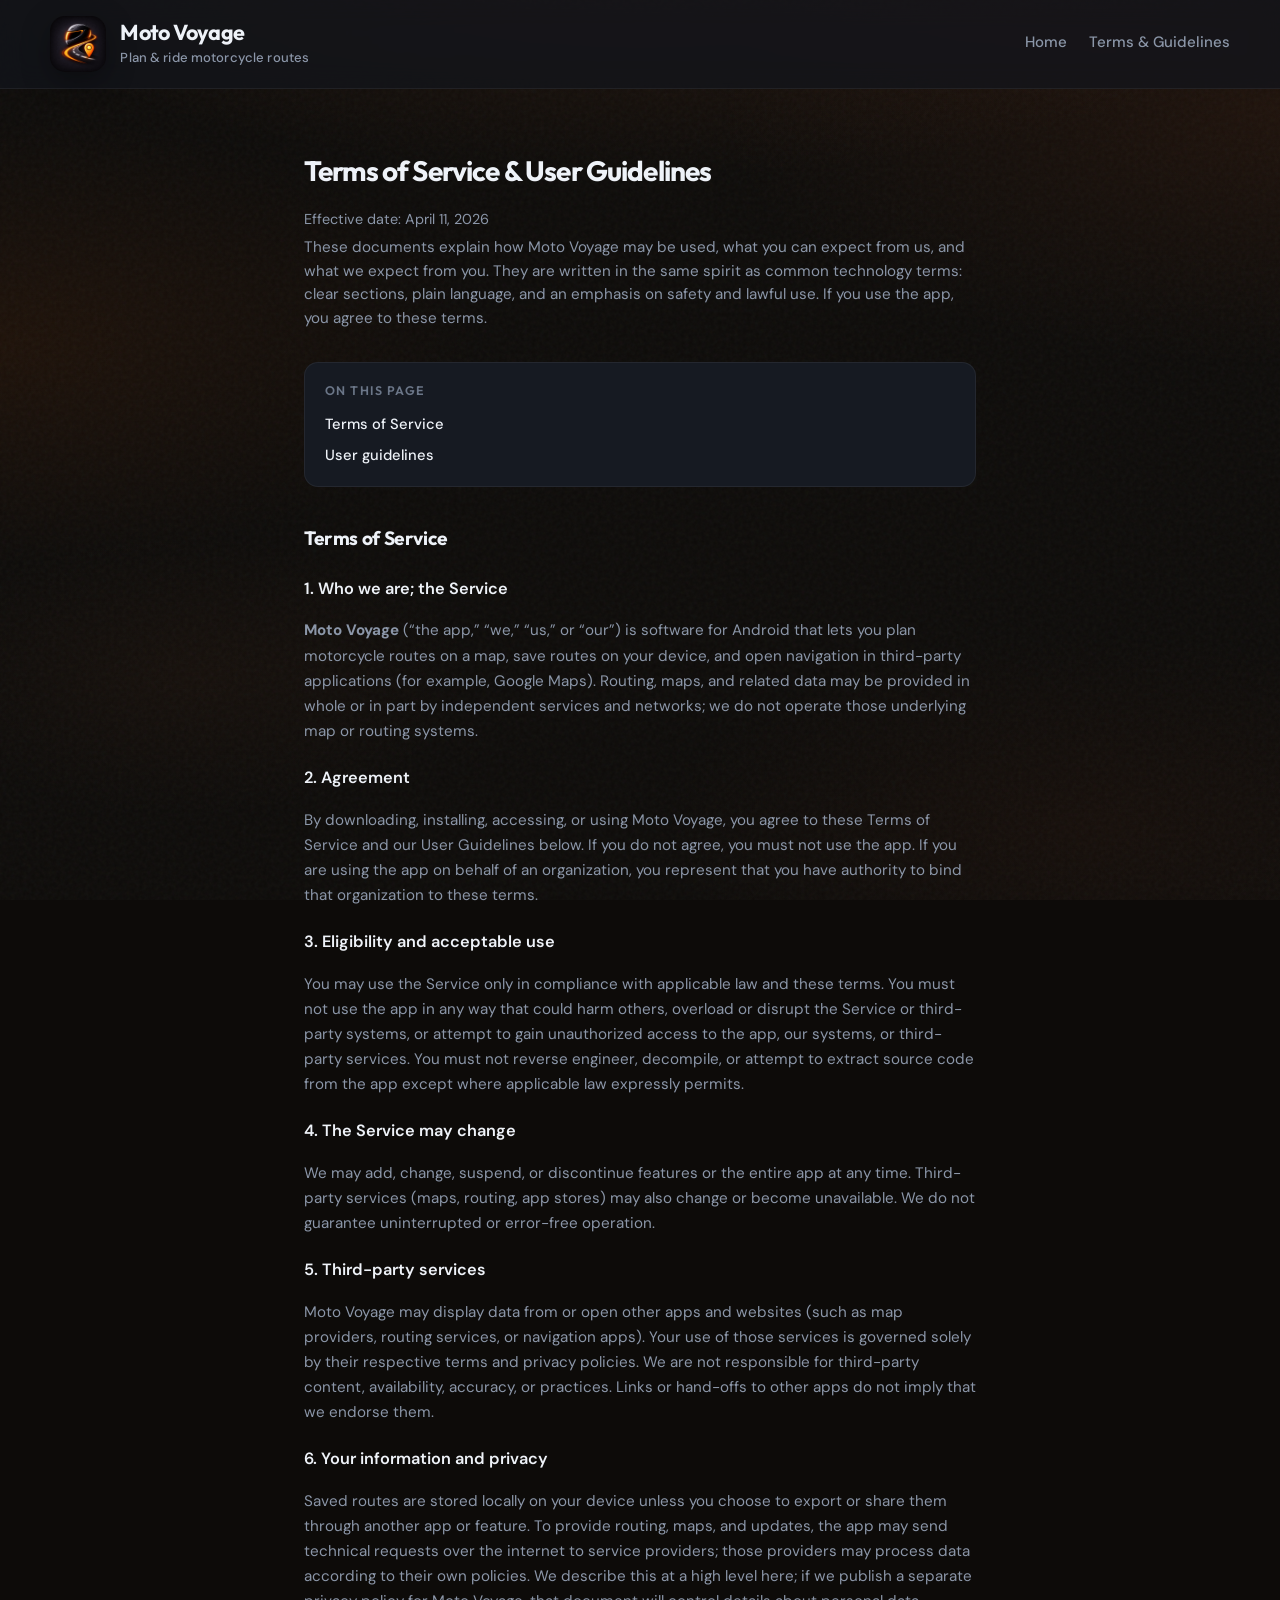
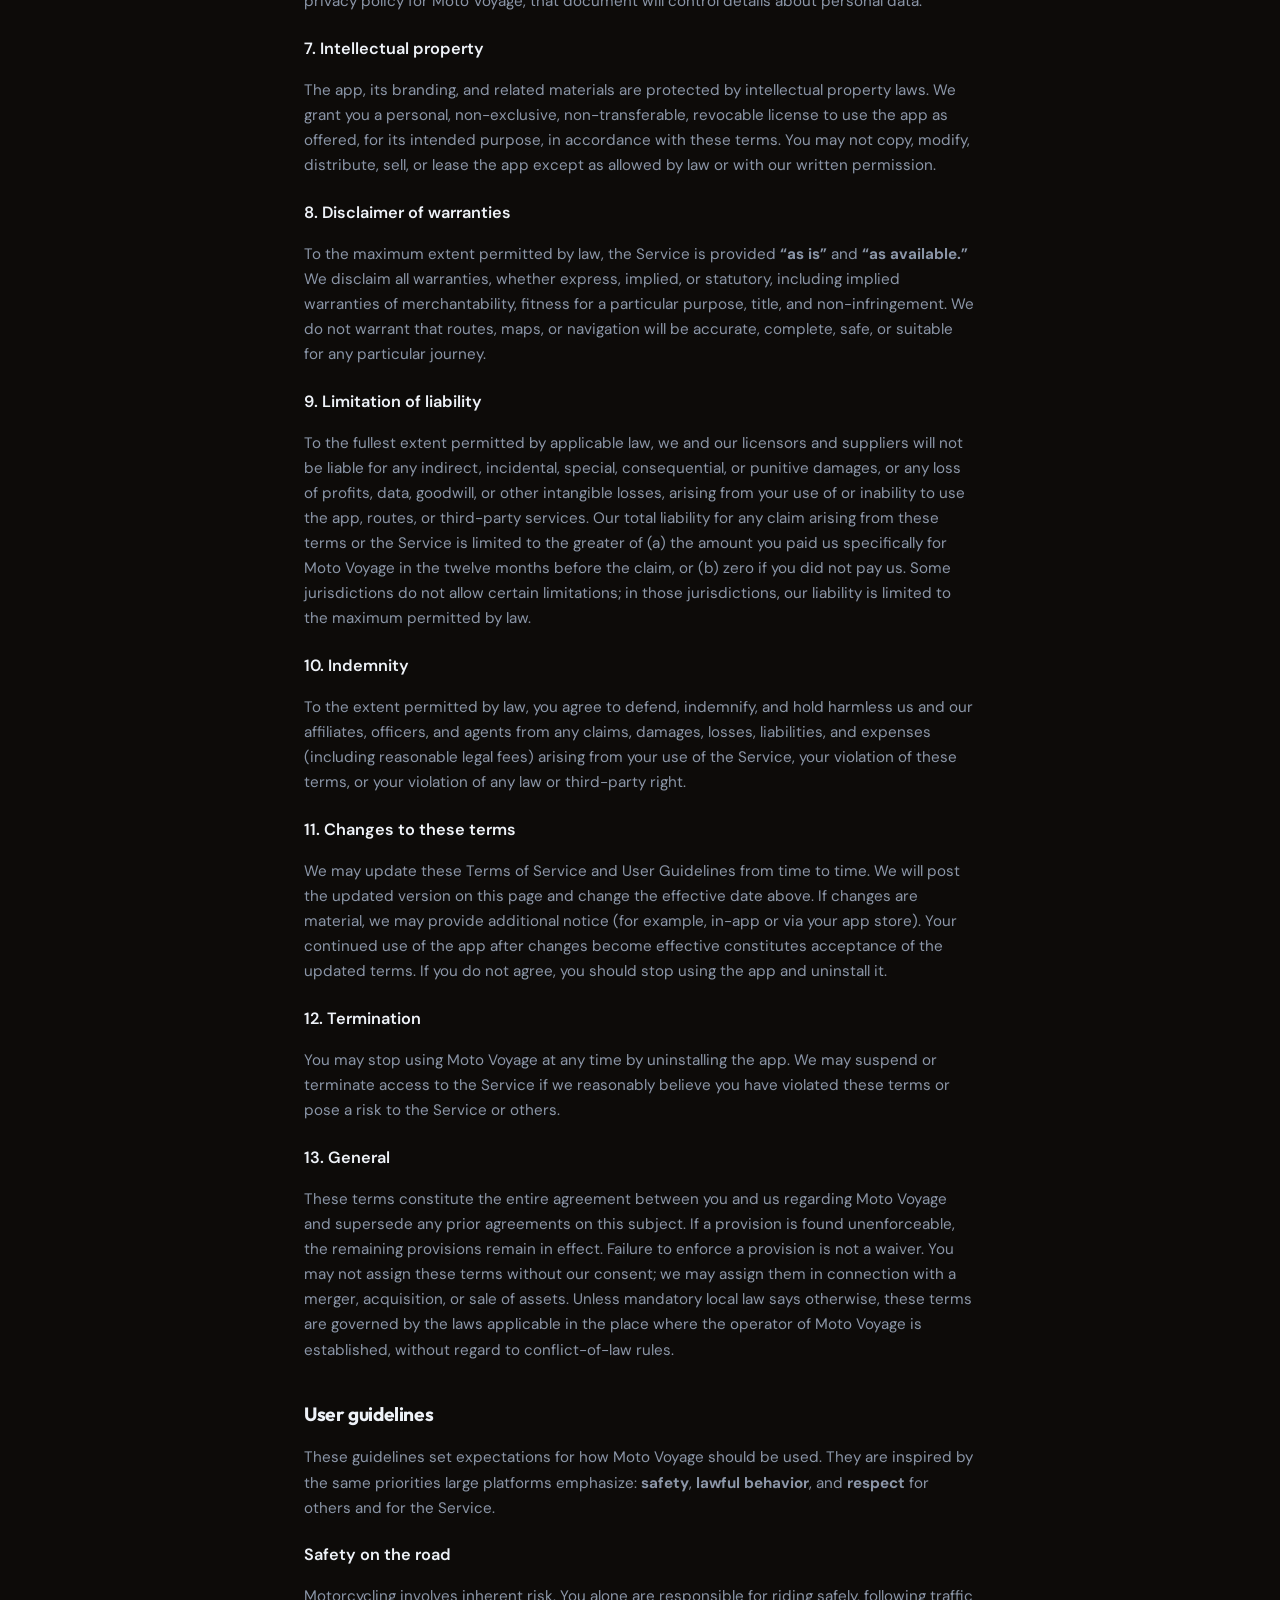
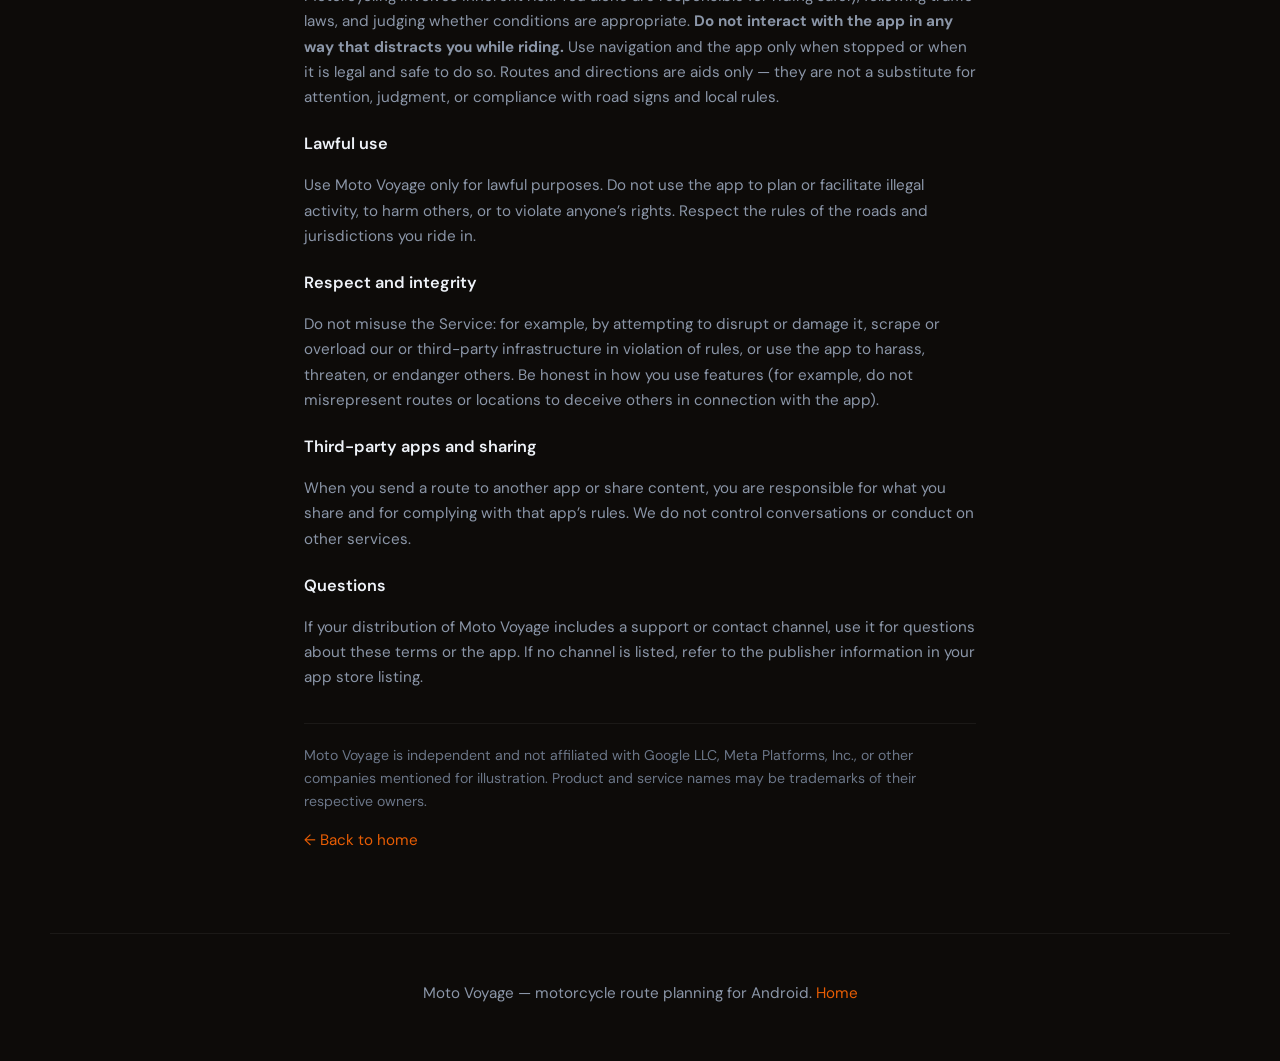
==== commit 1f2a081d: "new version" ====
--- a/legal.html
+++ b/legal.html
@@ -3,11 +3,15 @@
 <head>
   <meta charset="utf-8">
   <meta name="viewport" content="width=device-width, initial-scale=1">
-  <title>Terms &amp; Guidelines — Moto Voyage</title>
-  <meta name="description" content="Terms of use and user guidelines for the Moto Voyage Android app.">
+  <title>Terms of Service &amp; User Guidelines — Moto Voyage</title>
+  <meta name="description" content="Terms of Service and User Guidelines for the Moto Voyage Android app.">
+  <link rel="preconnect" href="https://fonts.googleapis.com">
+  <link rel="preconnect" href="https://fonts.gstatic.com" crossorigin>
+  <link href="https://fonts.googleapis.com/css2?family=DM+Sans:ital,opsz,wght@0,9..40,400;0,9..40,500;0,9..40,600;0,9..40,700&family=Outfit:wght@400;500;600;700&display=swap" rel="stylesheet">
   <link rel="stylesheet" href="styles.css">
 </head>
 <body class="legal-page">
+  <div class="page-bg" aria-hidden="true"></div>
   <header class="site-header">
     <div class="header-inner">
       <a class="brand" href="index.html">
@@ -25,49 +29,173 @@
   </header>
 
   <main>
-    <h1>Terms &amp; user guidelines</h1>
-    <p class="updated">Last updated: April 10, 2026</p>
-
-    <h2>About Moto Voyage</h2>
-    <p>
-      Moto Voyage is an Android application for planning motorcycle routes on a map, saving routes on your device,
-      and opening navigation in third-party apps (such as Google Maps). Routing and map data may be provided by
-      external services; availability and accuracy are not guaranteed.
-    </p>
-
-    <h2>Acceptance</h2>
-    <p>
-      By downloading or using Moto Voyage, you agree to these terms and guidelines. If you do not agree, do not use the app.
-    </p>
-
-    <h2>Safety and responsibility</h2>
-    <p>
-      Riding a motorcycle involves risk. You are solely responsible for obeying traffic laws, riding within your ability,
-      and using the app only when it is safe and legal to do so (for example, not while operating a vehicle in a manner
-      prohibited by law). Never let the app distract you from the road.
-    </p>
-
-    <h2>Navigation and third-party services</h2>
-    <p>
-      When you start navigation, Moto Voyage may open or hand off routes to other apps. Those apps have their own terms,
-      privacy policies, and behavior. We do not control Google Maps or other providers.
-    </p>
-
-    <h2>Data and privacy</h2>
-    <p>
-      Saved routes are stored locally on your device unless you choose to share them through another app or feature.
-      Network requests (for example, for routing or map tiles) may be sent to service providers as required for those features.
-    </p>
-
-    <h2>Disclaimer</h2>
-    <p>
-      The app is provided “as is,” without warranties of any kind. We are not liable for any loss or damage arising from
-      use of the app, routes, or external services, to the fullest extent permitted by law.
-    </p>
-
-    <h2>Contact</h2>
-    <p>
-      For questions about these terms, use the contact channel provided with your distribution of Moto Voyage, if any.
+    <h1>Terms of Service &amp; User Guidelines</h1>
+    <p class="updated">Effective date: April 11, 2026</p>
+    <p class="legal-subtitle">
+      These documents explain how Moto Voyage may be used, what you can expect from us, and what we expect from you.
+      They are written in the same spirit as common technology terms: clear sections, plain language, and an emphasis on
+      safety and lawful use. If you use the app, you agree to these terms.
+    </p>
+
+    <nav class="legal-toc" aria-label="Page contents">
+      <p class="legal-toc-heading">On this page</p>
+      <ul>
+        <li><a href="#terms">Terms of Service</a></li>
+        <li><a href="#guidelines">User guidelines</a></li>
+      </ul>
+    </nav>
+
+    <h2 id="terms">Terms of Service</h2>
+
+    <h3>1. Who we are; the Service</h3>
+    <p>
+      <strong>Moto Voyage</strong> (“the app,” “we,” “us,” or “our”) is software for Android that lets you plan motorcycle
+      routes on a map, save routes on your device, and open navigation in third-party applications (for example,
+      Google Maps). Routing, maps, and related data may be provided in whole or in part by independent services and
+      networks; we do not operate those underlying map or routing systems.
+    </p>
+
+    <h3>2. Agreement</h3>
+    <p>
+      By downloading, installing, accessing, or using Moto Voyage, you agree to these Terms of Service and our User
+      Guidelines below. If you do not agree, you must not use the app. If you are using the app on behalf of an
+      organization, you represent that you have authority to bind that organization to these terms.
+    </p>
+
+    <h3>3. Eligibility and acceptable use</h3>
+    <p>
+      You may use the Service only in compliance with applicable law and these terms. You must not use the app in any
+      way that could harm others, overload or disrupt the Service or third-party systems, or attempt to gain unauthorized
+      access to the app, our systems, or third-party services. You must not reverse engineer, decompile, or attempt to
+      extract source code from the app except where applicable law expressly permits.
+    </p>
+
+    <h3>4. The Service may change</h3>
+    <p>
+      We may add, change, suspend, or discontinue features or the entire app at any time. Third-party services (maps,
+      routing, app stores) may also change or become unavailable. We do not guarantee uninterrupted or error-free
+      operation.
+    </p>
+
+    <h3>5. Third-party services</h3>
+    <p>
+      Moto Voyage may display data from or open other apps and websites (such as map providers, routing services, or
+      navigation apps). Your use of those services is governed solely by their respective terms and privacy policies.
+      We are not responsible for third-party content, availability, accuracy, or practices. Links or hand-offs to other
+      apps do not imply that we endorse them.
+    </p>
+
+    <h3>6. Your information and privacy</h3>
+    <p>
+      Saved routes are stored locally on your device unless you choose to export or share them through another app or
+      feature. To provide routing, maps, and updates, the app may send technical requests over the internet to service
+      providers; those providers may process data according to their own policies. We describe this at a high level here;
+      if we publish a separate privacy policy for Moto Voyage, that document will control details about personal data.
+    </p>
+
+    <h3>7. Intellectual property</h3>
+    <p>
+      The app, its branding, and related materials are protected by intellectual property laws. We grant you a personal,
+      non-exclusive, non-transferable, revocable license to use the app as offered, for its intended purpose, in
+      accordance with these terms. You may not copy, modify, distribute, sell, or lease the app except as allowed by law
+      or with our written permission.
+    </p>
+
+    <h3>8. Disclaimer of warranties</h3>
+    <p>
+      To the maximum extent permitted by law, the Service is provided <strong>“as is”</strong> and <strong>“as available.”</strong>
+      We disclaim all warranties, whether express, implied, or statutory, including implied warranties of merchantability,
+      fitness for a particular purpose, title, and non-infringement. We do not warrant that routes, maps, or navigation
+      will be accurate, complete, safe, or suitable for any particular journey.
+    </p>
+
+    <h3>9. Limitation of liability</h3>
+    <p>
+      To the fullest extent permitted by applicable law, we and our licensors and suppliers will not be liable for any
+      indirect, incidental, special, consequential, or punitive damages, or any loss of profits, data, goodwill, or other
+      intangible losses, arising from your use of or inability to use the app, routes, or third-party services. Our total
+      liability for any claim arising from these terms or the Service is limited to the greater of (a) the amount you
+      paid us specifically for Moto Voyage in the twelve months before the claim, or (b) zero if you did not pay us.
+      Some jurisdictions do not allow certain limitations; in those jurisdictions, our liability is limited to the
+      maximum permitted by law.
+    </p>
+
+    <h3>10. Indemnity</h3>
+    <p>
+      To the extent permitted by law, you agree to defend, indemnify, and hold harmless us and our affiliates, officers,
+      and agents from any claims, damages, losses, liabilities, and expenses (including reasonable legal fees) arising
+      from your use of the Service, your violation of these terms, or your violation of any law or third-party right.
+    </p>
+
+    <h3>11. Changes to these terms</h3>
+    <p>
+      We may update these Terms of Service and User Guidelines from time to time. We will post the updated version on
+      this page and change the effective date above. If changes are material, we may provide additional notice (for
+      example, in-app or via your app store). Your continued use of the app after changes become effective constitutes
+      acceptance of the updated terms. If you do not agree, you should stop using the app and uninstall it.
+    </p>
+
+    <h3>12. Termination</h3>
+    <p>
+      You may stop using Moto Voyage at any time by uninstalling the app. We may suspend or terminate access to the
+      Service if we reasonably believe you have violated these terms or pose a risk to the Service or others.
+    </p>
+
+    <h3>13. General</h3>
+    <p>
+      These terms constitute the entire agreement between you and us regarding Moto Voyage and supersede any prior
+      agreements on this subject. If a provision is found unenforceable, the remaining provisions remain in effect.
+      Failure to enforce a provision is not a waiver. You may not assign these terms without our consent; we may assign
+      them in connection with a merger, acquisition, or sale of assets. Unless mandatory local law says otherwise,
+      these terms are governed by the laws applicable in the place where the operator of Moto Voyage is established,
+      without regard to conflict-of-law rules.
+    </p>
+
+    <h2 id="guidelines">User guidelines</h2>
+    <p>
+      These guidelines set expectations for how Moto Voyage should be used. They are inspired by the same priorities
+      large platforms emphasize: <strong>safety</strong>, <strong>lawful behavior</strong>, and <strong>respect</strong>
+      for others and for the Service.
+    </p>
+
+    <h3>Safety on the road</h3>
+    <p>
+      Motorcycling involves inherent risk. You alone are responsible for riding safely, following traffic laws, and
+      judging whether conditions are appropriate. <strong>Do not interact with the app in any way that distracts you
+      while riding.</strong> Use navigation and the app only when stopped or when it is legal and safe to do so. Routes
+      and directions are aids only — they are not a substitute for attention, judgment, or compliance with road signs
+      and local rules.
+    </p>
+
+    <h3>Lawful use</h3>
+    <p>
+      Use Moto Voyage only for lawful purposes. Do not use the app to plan or facilitate illegal activity, to harm
+      others, or to violate anyone’s rights. Respect the rules of the roads and jurisdictions you ride in.
+    </p>
+
+    <h3>Respect and integrity</h3>
+    <p>
+      Do not misuse the Service: for example, by attempting to disrupt or damage it, scrape or overload our or
+      third-party infrastructure in violation of rules, or use the app to harass, threaten, or endanger others. Be
+      honest in how you use features (for example, do not misrepresent routes or locations to deceive others in
+      connection with the app).
+    </p>
+
+    <h3>Third-party apps and sharing</h3>
+    <p>
+      When you send a route to another app or share content, you are responsible for what you share and for complying
+      with that app’s rules. We do not control conversations or conduct on other services.
+    </p>
+
+    <h3>Questions</h3>
+    <p>
+      If your distribution of Moto Voyage includes a support or contact channel, use it for questions about these terms
+      or the app. If no channel is listed, refer to the publisher information in your app store listing.
+    </p>
+
+    <p class="legal-note">
+      Moto Voyage is independent and not affiliated with Google LLC, Meta Platforms, Inc., or other companies mentioned
+      for illustration. Product and service names may be trademarks of their respective owners.
     </p>
 
     <p><a href="index.html">← Back to home</a></p>
--- a/styles.css
+++ b/styles.css
@@ -1,14 +1,22 @@
 /* Moto Voyage — landing + legal */
 :root {
-  --bg: #0f1419;
-  --surface: #1a2332;
-  --text: #e8eef5;
-  --muted: #9aa8b8;
-  --accent: #ff6f00;
-  --accent-hover: #ff8533;
-  --border: rgba(255, 255, 255, 0.08);
-  --radius: 12px;
-  --font: system-ui, -apple-system, "Segoe UI", Roboto, sans-serif;
+  --bg: #0a0c10;
+  --bg-elevated: #12151c;
+  --surface: #161a22;
+  --text: #eef2f8;
+  --muted: #8b96a8;
+  --muted-soft: #6b7688;
+  --accent: #e85d04;
+  --accent-soft: rgba(232, 93, 4, 0.14);
+  --accent-glow: rgba(232, 93, 4, 0.22);
+  --border: rgba(255, 255, 255, 0.06);
+  --border-strong: rgba(255, 255, 255, 0.1);
+  --radius: 14px;
+  --radius-lg: 22px;
+  --font-sans: "DM Sans", system-ui, -apple-system, "Segoe UI", sans-serif;
+  --font-display: "Outfit", var(--font-sans);
+  /* Light lift only — avoids a heavy dark “halo” around the phone */
+  --shadow-phone: 0 18px 44px rgba(0, 0, 0, 0.28), 0 4px 12px rgba(0, 0, 0, 0.18);
 }
 
 *,
@@ -24,30 +32,74 @@
 body {
   margin: 0;
   min-height: 100vh;
-  font-family: var(--font);
-  background: var(--bg);
-  color: var(--text);
-  line-height: 1.6;
+  font-family: var(--font-sans);
+  font-size: 1rem;
+  background: #0d0b09;
+  color: var(--text);
+  line-height: 1.65;
+  -webkit-font-smoothing: antialiased;
+}
+
+/* Warm, lightly textured backdrop — orange tint, restrained */
+.page-bg {
+  position: fixed;
+  inset: 0;
+  z-index: -1;
+  pointer-events: none;
+  background-color: #0d0b09;
+  background-image:
+    radial-gradient(ellipse 110% 65% at 50% -18%, rgba(232, 110, 45, 0.14), transparent 58%),
+    radial-gradient(ellipse 85% 55% at 100% 12%, rgba(200, 85, 30, 0.09), transparent 52%),
+    radial-gradient(ellipse 75% 50% at 0% 38%, rgba(232, 93, 4, 0.075), transparent 50%),
+    radial-gradient(ellipse 70% 45% at 85% 92%, rgba(160, 65, 25, 0.06), transparent 48%),
+    radial-gradient(ellipse 50% 35% at 15% 75%, rgba(232, 120, 60, 0.04), transparent 45%);
+}
+
+.page-bg::before {
+  content: "";
+  position: absolute;
+  inset: 0;
+  opacity: 0.045;
+  background-image: url("data:image/svg+xml,%3Csvg viewBox='0 0 256 256' xmlns='http://www.w3.org/2000/svg'%3E%3Cfilter id='n'%3E%3CfeTurbulence type='fractalNoise' baseFrequency='0.85' numOctaves='4' stitchTiles='stitch'/%3E%3C/filter%3E%3Crect width='100%25' height='100%25' filter='url(%23n)'/%3E%3C/svg%3E");
+  pointer-events: none;
+}
+
+.page-bg::after {
+  content: "";
+  position: absolute;
+  inset: 0;
+  opacity: 0.35;
+  background-image: repeating-linear-gradient(
+    -18deg,
+    transparent,
+    transparent 3px,
+    rgba(232, 100, 40, 0.018) 3px,
+    rgba(232, 100, 40, 0.018) 4px
+  );
+  mix-blend-mode: soft-light;
+  pointer-events: none;
 }
 
 a {
   color: var(--accent);
   text-decoration: none;
+  transition: color 0.15s ease, opacity 0.15s ease;
 }
 
 a:hover {
-  text-decoration: underline;
-  color: var(--accent-hover);
+  color: #ff8f3c;
 }
 
 .site-header {
   border-bottom: 1px solid var(--border);
-  padding: 1rem 1.25rem;
-  background: var(--surface);
+  padding: 1rem 1.5rem;
+  background: rgba(18, 21, 28, 0.72);
+  backdrop-filter: blur(14px);
+  -webkit-backdrop-filter: blur(14px);
 }
 
 .header-inner {
-  max-width: 960px;
+  max-width: 1180px;
   margin: 0 auto;
   display: flex;
   flex-wrap: wrap;
@@ -58,53 +110,55 @@
 .brand {
   display: flex;
   align-items: center;
-  gap: 0.85rem;
+  gap: 0.9rem;
   text-decoration: none;
   color: inherit;
 }
 
 .brand:hover {
   text-decoration: none;
-  opacity: 0.95;
+  opacity: 0.92;
 }
 
 .brand-icon {
   width: 56px;
   height: 56px;
-  border-radius: 14px;
+  border-radius: 15px;
   object-fit: cover;
   flex-shrink: 0;
+  box-shadow: 0 8px 28px rgba(0, 0, 0, 0.35);
 }
 
 .brand-text {
   display: flex;
   flex-direction: column;
-  gap: 0.1rem;
+  gap: 0.12rem;
 }
 
 .brand-title {
+  font-family: var(--font-display);
   font-size: 1.35rem;
   font-weight: 700;
-  letter-spacing: -0.02em;
-  line-height: 1.2;
+  letter-spacing: -0.03em;
+  line-height: 1.15;
 }
 
 .brand-tagline {
-  font-size: 0.85rem;
+  font-size: 0.82rem;
   color: var(--muted);
   font-weight: 500;
+  letter-spacing: 0.01em;
 }
 
 .site-nav {
   display: flex;
   flex-wrap: wrap;
   align-items: center;
-  gap: 0.75rem 1.25rem;
+  gap: 0.65rem 1.35rem;
   width: 100%;
-  padding-top: 0.25rem;
+  padding-top: 0.35rem;
   border-top: 1px solid var(--border);
-  margin-top: 0.25rem;
-  padding-left: 0;
+  margin-top: 0.35rem;
 }
 
 @media (min-width: 640px) {
@@ -125,43 +179,51 @@
 
 .site-nav a {
   color: var(--muted);
-  font-size: 0.95rem;
+  font-size: 0.94rem;
   font-weight: 500;
 }
 
 .site-nav a:hover {
-  color: var(--accent);
+  color: var(--text);
 }
 
 main {
-  max-width: 960px;
+  max-width: 1180px;
   margin: 0 auto;
-  padding: 2rem 1.25rem 3rem;
+  padding: 2.5rem 1.5rem 4rem;
 }
 
 .hero {
   text-align: center;
-  padding: 1rem 0 2rem;
+  padding: 0.5rem 0 1rem;
+  max-width: 40rem;
+  margin: 0 auto;
 }
 
 .hero h1 {
-  font-size: clamp(1.75rem, 4vw, 2.25rem);
+  font-family: var(--font-display);
+  font-size: clamp(2rem, 4.5vw, 2.65rem);
   font-weight: 700;
-  margin: 0 0 0.75rem;
-  letter-spacing: -0.03em;
+  margin: 0 0 1rem;
+  letter-spacing: -0.04em;
+  line-height: 1.12;
+  background: linear-gradient(180deg, #fff 0%, #c8d0e0 100%);
+  -webkit-background-clip: text;
+  background-clip: text;
+  color: transparent;
 }
 
 .lead {
-  font-size: 1.1rem;
-  color: var(--muted);
-  max-width: 36rem;
-  margin: 0 auto 1.5rem;
+  font-size: 1.08rem;
+  color: var(--muted);
+  margin: 0 auto 1.75rem;
+  line-height: 1.65;
 }
 
 .cta-row {
   display: flex;
   flex-wrap: wrap;
-  gap: 1rem;
+  gap: 0.85rem;
   justify-content: center;
   align-items: center;
 }
@@ -171,167 +233,336 @@
   align-items: center;
   justify-content: center;
   gap: 0.5rem;
-  padding: 0.75rem 1.35rem;
+  padding: 0.82rem 1.5rem;
   border-radius: var(--radius);
+  font-family: var(--font-sans);
   font-weight: 600;
-  font-size: 1rem;
+  font-size: 0.98rem;
   border: none;
   cursor: pointer;
   text-decoration: none;
-  transition: background 0.15s ease, transform 0.1s ease;
+  transition: transform 0.12s ease, box-shadow 0.2s ease, background 0.15s ease, border-color 0.15s ease;
 }
 
 .btn:hover {
   text-decoration: none;
 }
 
+.btn:active {
+  transform: scale(0.98);
+}
+
 .btn-primary {
+  background: linear-gradient(180deg, #ff8a2c 0%, var(--accent) 100%);
+  color: #1a0d00;
+  box-shadow: 0 4px 24px var(--accent-glow), 0 1px 0 rgba(255, 255, 255, 0.2) inset;
+}
+
+.btn-primary:hover {
+  background: linear-gradient(180deg, #ffa04a 0%, #f07010 100%);
+  color: #1a0d00;
+  box-shadow: 0 6px 32px rgba(232, 93, 4, 0.35);
+}
+
+.btn-secondary {
+  background: rgba(255, 255, 255, 0.04);
+  color: var(--muted);
+  border: 1px solid var(--border-strong);
+}
+
+.btn-secondary:hover {
+  color: var(--text);
+  border-color: rgba(255, 255, 255, 0.18);
+  background: rgba(255, 255, 255, 0.06);
+}
+
+/* —— Showcase (alternating feature + device) —— */
+.showcase {
+  margin-top: 3.5rem;
+  padding-top: 3rem;
+  border-top: 1px solid var(--border);
+}
+
+.showcase-header {
+  text-align: center;
+  max-width: 36rem;
+  margin: 0 auto 3.25rem;
+}
+
+.eyebrow {
+  font-family: var(--font-display);
+  font-size: 0.72rem;
+  font-weight: 600;
+  letter-spacing: 0.2em;
+  text-transform: uppercase;
+  color: var(--accent);
+  margin: 0 0 0.85rem;
+}
+
+.showcase-header h2 {
+  font-family: var(--font-display);
+  font-size: clamp(1.5rem, 3vw, 1.85rem);
+  font-weight: 700;
+  letter-spacing: -0.03em;
+  margin: 0 0 0.9rem;
+  line-height: 1.2;
+  color: var(--text);
+}
+
+.showcase-lead {
+  margin: 0;
+  font-size: 1.02rem;
+  color: var(--muted);
+  line-height: 1.65;
+}
+
+.showcase-row {
+  display: grid;
+  gap: 2.5rem;
+  align-items: center;
+  margin-bottom: 4rem;
+}
+
+.showcase-row:last-child {
+  margin-bottom: 0;
+}
+
+@media (min-width: 900px) {
+  .showcase-row {
+    grid-template-columns: minmax(0, 1fr) minmax(0, 1fr);
+    gap: 2.5rem min(5vw, 4.5rem);
+    align-items: center;
+  }
+
+  .showcase-row--reverse {
+    grid-template-columns: minmax(0, 1fr) minmax(0, 1fr);
+  }
+
+  .showcase-row--reverse .showcase-copy {
+    order: 2;
+  }
+
+  .showcase-row--reverse .showcase-visual {
+    order: 1;
+  }
+}
+
+.showcase-copy {
+  position: relative;
+  padding-left: 0;
+}
+
+@media (min-width: 900px) {
+  .showcase-copy {
+    padding-left: 0.5rem;
+  }
+}
+
+.showcase-index {
+  display: block;
+  font-family: var(--font-display);
+  font-size: clamp(3rem, 6vw, 4rem);
+  font-weight: 700;
+  line-height: 1;
+  letter-spacing: -0.05em;
+  color: rgba(255, 255, 255, 0.05);
+  margin-bottom: 0.35rem;
+  user-select: none;
+}
+
+.showcase-title {
+  font-family: var(--font-display);
+  font-size: clamp(1.25rem, 2.2vw, 1.45rem);
+  font-weight: 600;
+  letter-spacing: -0.02em;
+  margin: 0 0 0.85rem;
+  line-height: 1.3;
+  color: var(--text);
+}
+
+.showcase-desc {
+  margin: 0 0 1.35rem;
+  font-size: 1rem;
+  color: var(--muted);
+  line-height: 1.7;
+}
+
+.showcase-points {
+  margin: 0;
+  padding: 0;
+  list-style: none;
+  display: flex;
+  flex-direction: column;
+  gap: 0.95rem;
+}
+
+.showcase-points li {
+  position: relative;
+  padding-left: 1.15rem;
+  font-size: 0.94rem;
+  color: var(--muted);
+  line-height: 1.55;
+}
+
+.showcase-points li::before {
+  content: "";
+  position: absolute;
+  left: 0;
+  top: 0.55em;
+  width: 5px;
+  height: 5px;
+  border-radius: 50%;
   background: var(--accent);
-  color: #1a0f00;
-}
-
-.btn-primary:hover {
-  background: var(--accent-hover);
-  color: #1a0f00;
-}
-
-.btn-secondary {
-  background: transparent;
-  color: var(--muted);
-  border: 1px solid var(--border);
-}
-
-.btn-secondary:hover {
-  color: var(--text);
-  border-color: var(--muted);
-}
-
-.features {
-  display: grid;
-  gap: 1rem;
-  margin-top: 2.5rem;
+  box-shadow: 0 0 12px var(--accent-glow);
+}
+
+.showcase-points strong {
+  color: var(--text);
+  font-weight: 600;
+}
+
+.showcase-visual {
+  display: flex;
+  justify-content: center;
+  align-items: center;
+  min-width: 0;
+}
+
+@media (min-width: 900px) {
+  .showcase-row .showcase-visual {
+    justify-content: flex-end;
+  }
+
+  .showcase-row--reverse .showcase-visual {
+    justify-content: flex-start;
+  }
+}
+
+/* Phone screenshots — capped so they sit smaller next to copy */
+.phone-screen {
+  width: 100%;
+  max-width: min(260px, 82vw);
+  margin: 0 auto;
 }
 
 @media (min-width: 600px) {
-  .features {
-    grid-template-columns: repeat(2, 1fr);
-  }
-}
-
-.feature {
+  .phone-screen {
+    max-width: min(280px, 52vw);
+  }
+}
+
+@media (min-width: 900px) {
+  .phone-screen {
+    max-width: min(300px, 34vw);
+  }
+}
+
+.phone-screen img {
+  display: block;
+  width: 100%;
+  height: auto;
+  /* Cropped assets are already phone-shaped; keep corners soft */
+  border-radius: 1.75rem;
+  box-shadow: var(--shadow-phone);
+  vertical-align: middle;
+}
+
+.site-footer {
+  max-width: 1180px;
+  margin: 0 auto;
+  padding: 2rem 1.5rem 2.5rem;
+  border-top: 1px solid var(--border);
+  font-size: 0.88rem;
+  color: var(--muted-soft);
+  text-align: center;
+}
+
+.legal-page main {
+  text-align: left;
+  max-width: 720px;
+}
+
+.legal-page h1 {
+  font-family: var(--font-display);
+  font-size: 1.75rem;
+  margin-bottom: 0.5rem;
+  letter-spacing: -0.03em;
+}
+
+.legal-page .updated {
+  color: var(--muted);
+  font-size: 0.9rem;
+  margin-bottom: 0.25rem;
+}
+
+.legal-page .legal-subtitle {
+  color: var(--muted);
+  font-size: 0.95rem;
+  margin: 0 0 2rem;
+  line-height: 1.55;
+}
+
+.legal-page .legal-toc {
   background: var(--surface);
   border: 1px solid var(--border);
   border-radius: var(--radius);
-  padding: 1.25rem 1.35rem;
-}
-
-.feature h2 {
-  font-size: 1.05rem;
-  margin: 0 0 0.5rem;
-  color: var(--text);
-}
-
-.feature p {
+  padding: 1.1rem 1.25rem 1.15rem;
+  margin-bottom: 2.25rem;
+}
+
+.legal-page .legal-toc-heading {
+  font-family: var(--font-display);
+  font-size: 0.78rem;
+  font-weight: 600;
+  letter-spacing: 0.12em;
+  text-transform: uppercase;
+  color: var(--muted-soft);
+  margin: 0 0 0.65rem;
+}
+
+.legal-page .legal-toc ul {
   margin: 0;
-  font-size: 0.95rem;
-  color: var(--muted);
-}
-
-.screenshots {
-  margin-top: 3rem;
-  padding-top: 2rem;
-  border-top: 1px solid var(--border);
-}
-
-.screenshots h2 {
-  font-size: 1.35rem;
-  margin: 0 0 0.5rem;
-  text-align: center;
-}
-
-.screenshots-intro {
-  text-align: center;
-  color: var(--muted);
-  font-size: 0.98rem;
-  max-width: 36rem;
-  margin: 0 auto 1.75rem;
-}
-
-.screenshot-grid {
-  display: grid;
-  gap: 1.75rem;
-  max-width: 420px;
-  margin: 0 auto;
-}
-
-@media (min-width: 768px) {
-  .screenshot-grid {
-    grid-template-columns: repeat(2, 1fr);
-    max-width: 880px;
-    gap: 1.5rem;
-  }
-}
-
-.shot {
-  margin: 0;
-  background: var(--surface);
-  border: 1px solid var(--border);
-  border-radius: var(--radius);
-  padding: 0.65rem;
-  overflow: hidden;
-}
-
-.shot img {
-  display: block;
-  width: 100%;
-  height: auto;
-  border-radius: calc(var(--radius) - 4px);
-  vertical-align: middle;
-}
-
-.shot figcaption {
-  padding: 0.75rem 0.35rem 0.35rem;
-  font-size: 0.9rem;
-  color: var(--muted);
-  text-align: center;
-}
-
-.site-footer {
-  max-width: 960px;
-  margin: 0 auto;
-  padding: 1.5rem 1.25rem 2rem;
-  border-top: 1px solid var(--border);
-  font-size: 0.9rem;
-  color: var(--muted);
-  text-align: center;
-}
-
-.legal-page main {
-  text-align: left;
-}
-
-.legal-page h1 {
-  font-size: 1.75rem;
-  margin-bottom: 0.5rem;
-}
-
-.legal-page .updated {
-  color: var(--muted);
-  font-size: 0.9rem;
-  margin-bottom: 2rem;
+  padding: 0;
+  list-style: none;
+}
+
+.legal-page .legal-toc li {
+  margin-bottom: 0.45rem;
+  font-size: 0.92rem;
+}
+
+.legal-page .legal-toc li:last-child {
+  margin-bottom: 0;
+}
+
+.legal-page .legal-toc a {
+  color: var(--text);
+  font-weight: 500;
+}
+
+.legal-page .legal-toc a:hover {
+  color: var(--accent);
 }
 
 .legal-page h2 {
+  font-family: var(--font-display);
   font-size: 1.2rem;
-  margin-top: 2rem;
-  margin-bottom: 0.75rem;
-  color: var(--text);
+  margin-top: 2.25rem;
+  margin-bottom: 0.65rem;
+  color: var(--text);
+  letter-spacing: -0.02em;
+}
+
+.legal-page h2:first-of-type {
+  margin-top: 0;
 }
 
 .legal-page h3 {
-  font-size: 1.05rem;
-  margin-top: 1.25rem;
-  margin-bottom: 0.5rem;
+  font-size: 1.02rem;
+  font-weight: 600;
+  margin-top: 1.35rem;
+  margin-bottom: 0.45rem;
+  color: var(--text);
 }
 
 .legal-page p,
@@ -341,7 +572,19 @@
 }
 
 .legal-page ul {
-  padding-left: 1.25rem;
+  padding-left: 1.35rem;
+}
+
+.legal-page li {
+  margin-bottom: 0.4rem;
+}
+
+.legal-page .legal-note {
+  font-size: 0.88rem;
+  color: var(--muted-soft);
+  margin-top: 2rem;
+  padding-top: 1.25rem;
+  border-top: 1px solid var(--border);
 }
 
 .legal-page a {
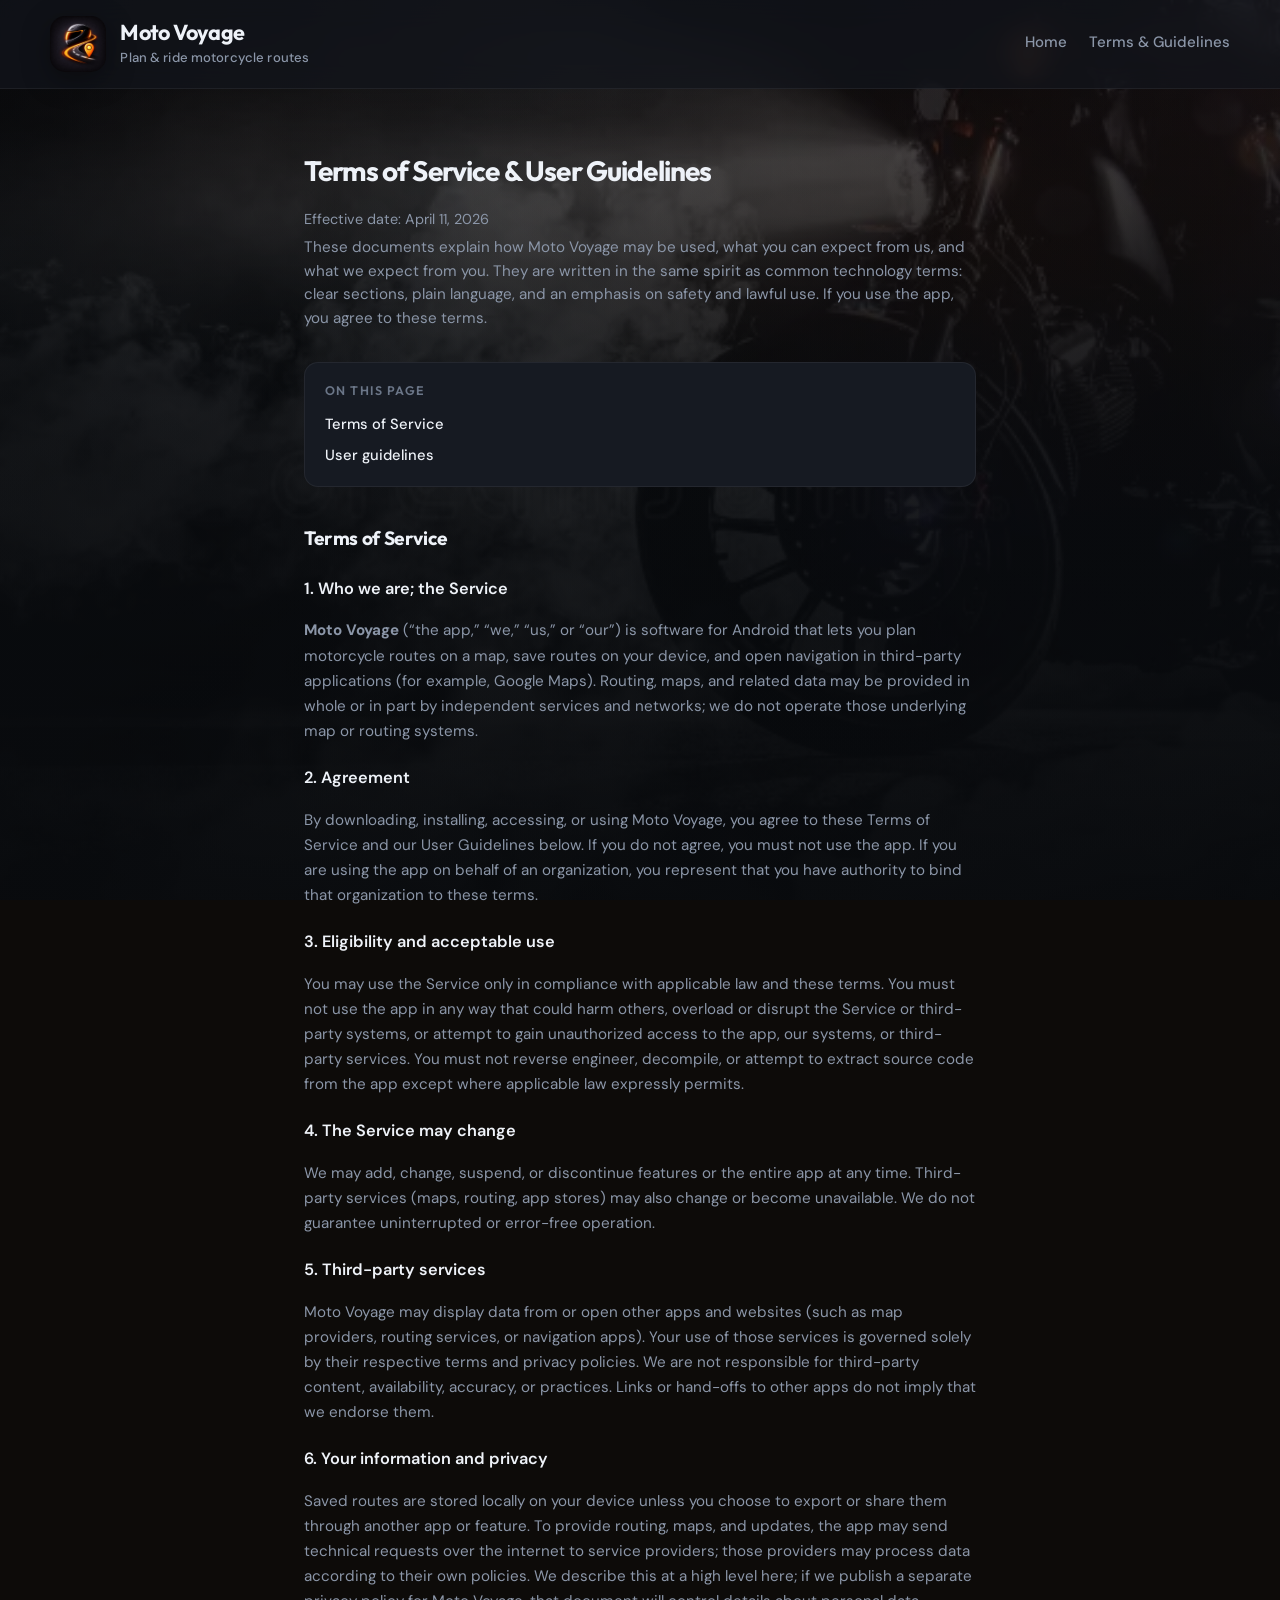
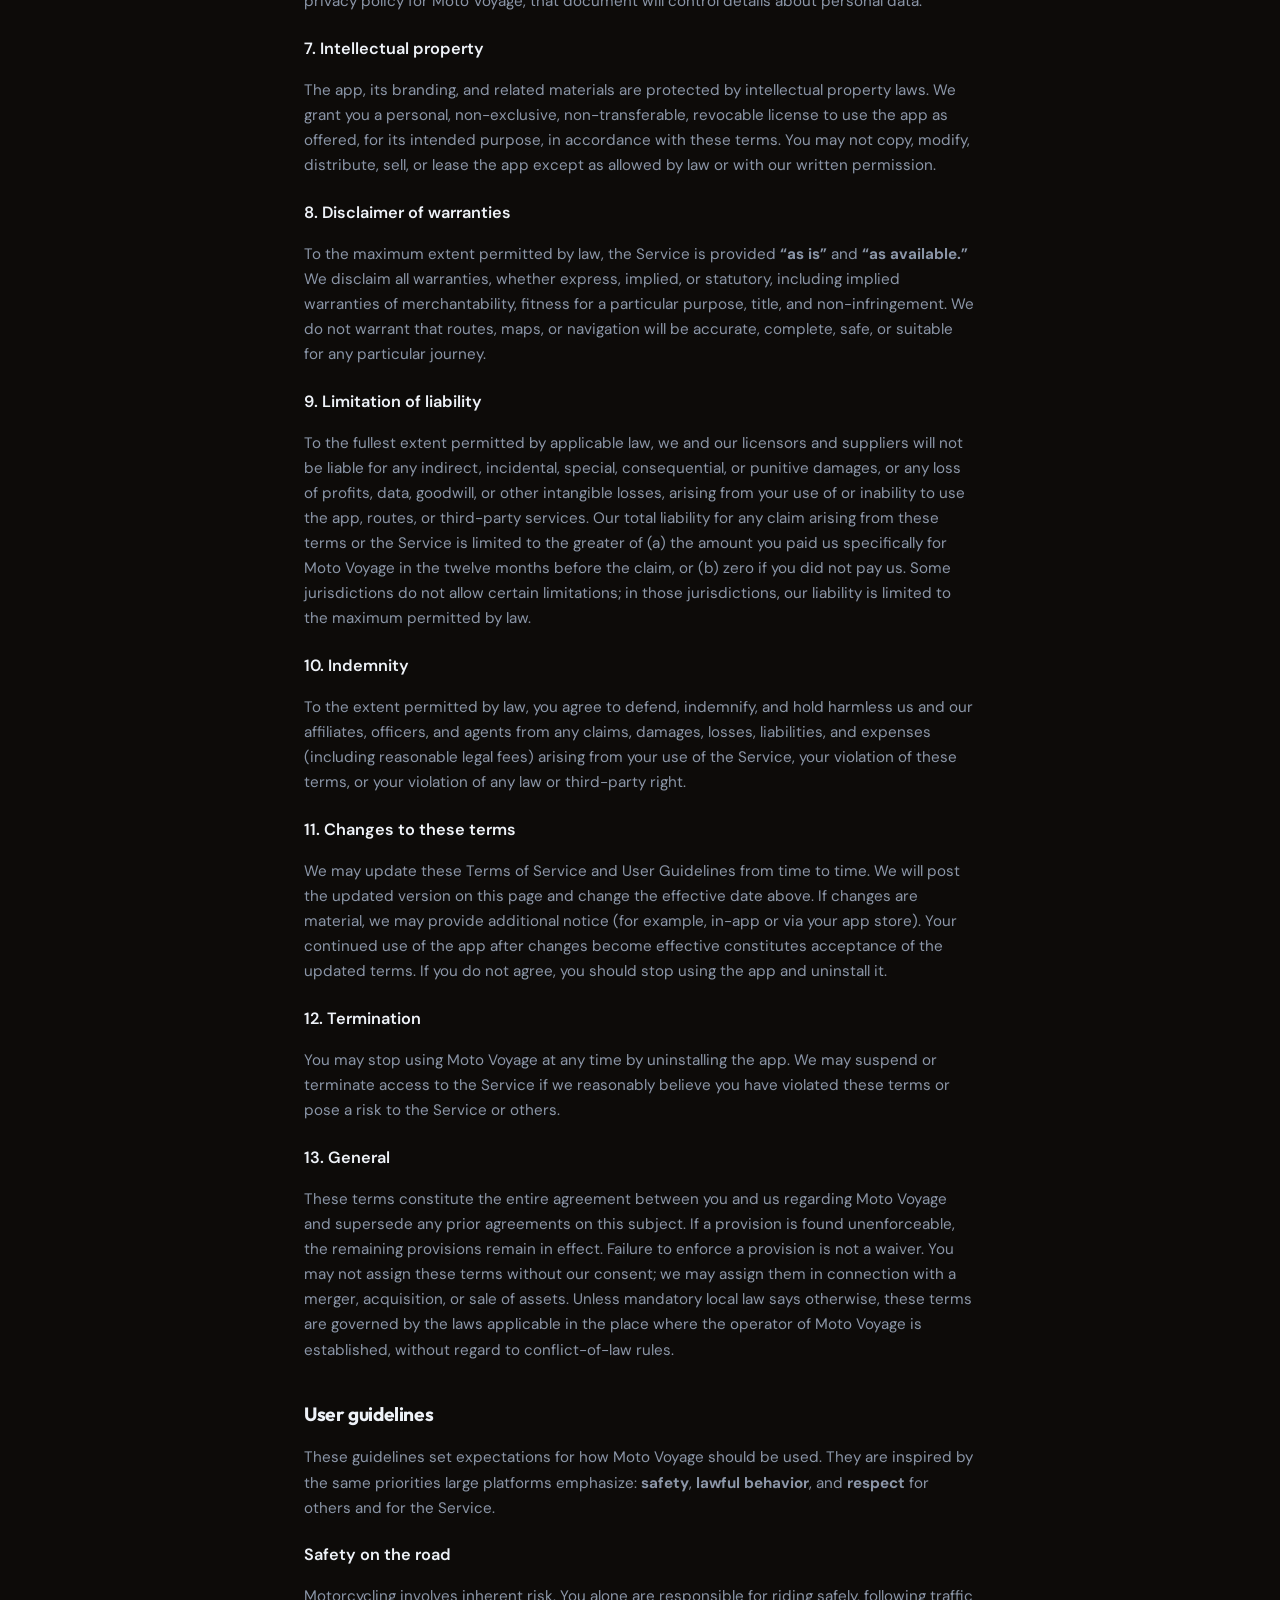
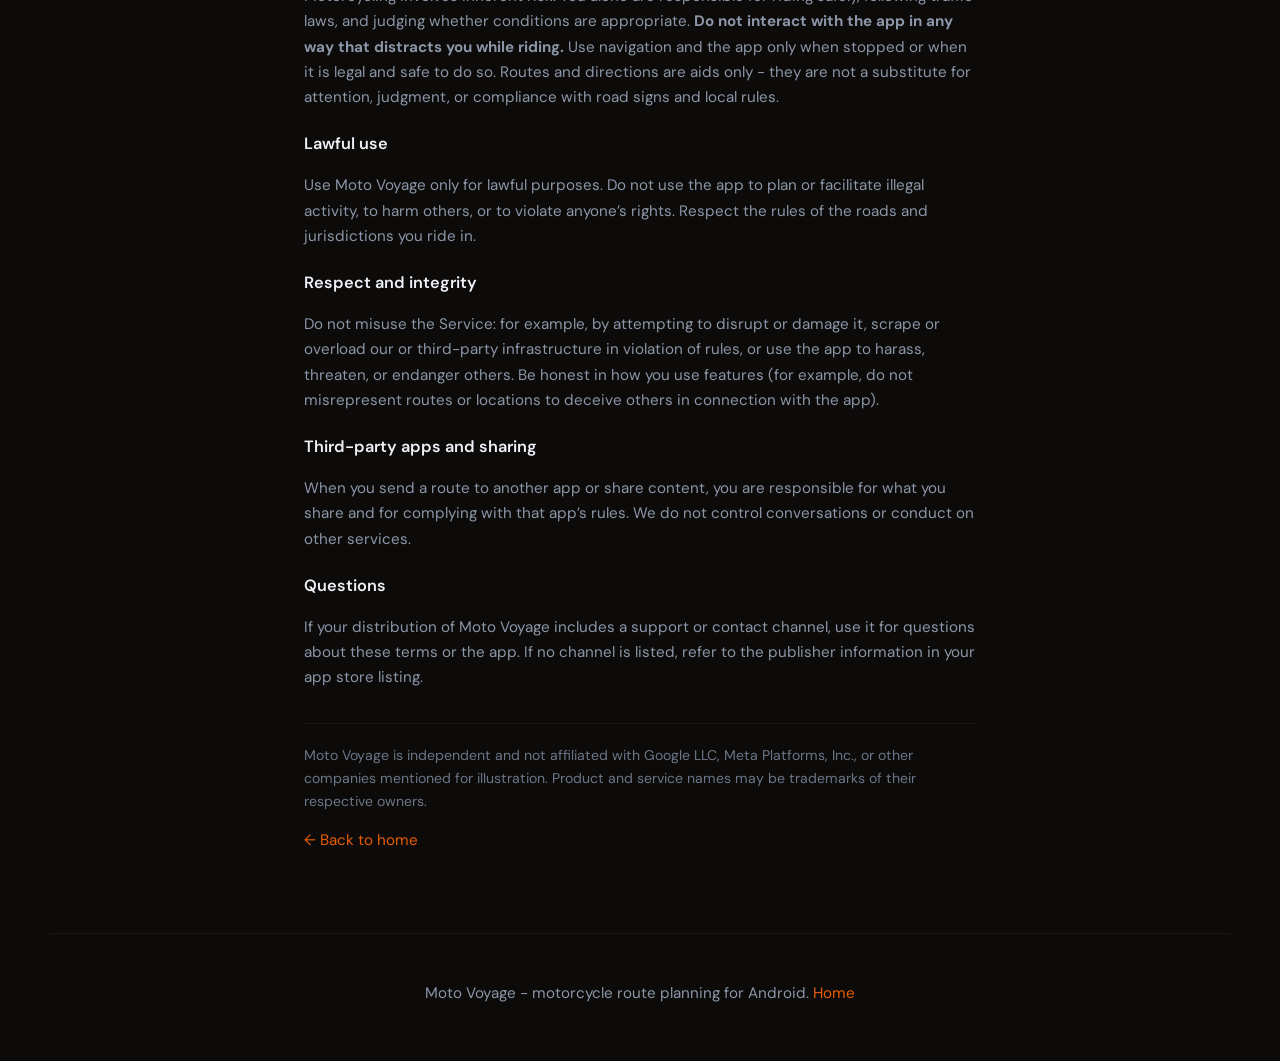
==== commit 35d20218: "update 4" ====
--- a/legal.html
+++ b/legal.html
@@ -3,7 +3,7 @@
 <head>
   <meta charset="utf-8">
   <meta name="viewport" content="width=device-width, initial-scale=1">
-  <title>Terms of Service &amp; User Guidelines — Moto Voyage</title>
+  <title>Terms of Service &amp; User Guidelines - Moto Voyage</title>
   <meta name="description" content="Terms of Service and User Guidelines for the Moto Voyage Android app.">
   <link rel="preconnect" href="https://fonts.googleapis.com">
   <link rel="preconnect" href="https://fonts.gstatic.com" crossorigin>
@@ -163,7 +163,7 @@
       Motorcycling involves inherent risk. You alone are responsible for riding safely, following traffic laws, and
       judging whether conditions are appropriate. <strong>Do not interact with the app in any way that distracts you
       while riding.</strong> Use navigation and the app only when stopped or when it is legal and safe to do so. Routes
-      and directions are aids only — they are not a substitute for attention, judgment, or compliance with road signs
+      and directions are aids only - they are not a substitute for attention, judgment, or compliance with road signs
       and local rules.
     </p>
 
@@ -202,7 +202,7 @@
   </main>
 
   <footer class="site-footer">
-    <p>Moto Voyage — motorcycle route planning for Android. <a href="index.html">Home</a></p>
+    <p>Moto Voyage - motorcycle route planning for Android. <a href="index.html">Home</a></p>
   </footer>
 </body>
 </html>
--- a/styles.css
+++ b/styles.css
@@ -1,4 +1,4 @@
-/* Moto Voyage — landing + legal */
+/* Moto Voyage - landing + legal */
 :root {
   --bg: #0a0c10;
   --bg-elevated: #12151c;
@@ -15,7 +15,7 @@
   --radius-lg: 22px;
   --font-sans: "DM Sans", system-ui, -apple-system, "Segoe UI", sans-serif;
   --font-display: "Outfit", var(--font-sans);
-  /* Light lift only — avoids a heavy dark “halo” around the phone */
+  /* Light lift only - avoids a heavy dark “halo” around the phone */
   --shadow-phone: 0 18px 44px rgba(0, 0, 0, 0.28), 0 4px 12px rgba(0, 0, 0, 0.18);
 }
 
@@ -40,27 +40,30 @@
   -webkit-font-smoothing: antialiased;
 }
 
-/* Warm, lightly textured backdrop — orange tint, restrained */
+/* Warm, lightly textured backdrop - orange tint, restrained */
 .page-bg {
   position: fixed;
   inset: 0;
   z-index: -1;
   pointer-events: none;
-  background-color: #0d0b09;
+  background-color: #060708;
   background-image:
-    radial-gradient(ellipse 110% 65% at 50% -18%, rgba(232, 110, 45, 0.14), transparent 58%),
-    radial-gradient(ellipse 85% 55% at 100% 12%, rgba(200, 85, 30, 0.09), transparent 52%),
-    radial-gradient(ellipse 75% 50% at 0% 38%, rgba(232, 93, 4, 0.075), transparent 50%),
-    radial-gradient(ellipse 70% 45% at 85% 92%, rgba(160, 65, 25, 0.06), transparent 48%),
-    radial-gradient(ellipse 50% 35% at 15% 75%, rgba(232, 120, 60, 0.04), transparent 45%);
+    linear-gradient(180deg, rgba(5, 7, 10, 0.3) 0%, rgba(5, 7, 10, 0.7) 42%, rgba(5, 7, 10, 0.94) 100%),
+    radial-gradient(ellipse 90% 60% at 78% 28%, rgba(232, 93, 4, 0.22), transparent 52%),
+    radial-gradient(ellipse 70% 48% at 18% 18%, rgba(255, 160, 90, 0.08), transparent 50%),
+    url("close-up-high-power-motorcycle-chopper-man-rider-night-fog-backlights-background-92640165.webp");
+  background-size: cover, auto, auto, cover;
+  background-position: center, center, center, center;
+  background-repeat: no-repeat;
 }
 
 .page-bg::before {
   content: "";
   position: absolute;
   inset: 0;
-  opacity: 0.045;
-  background-image: url("data:image/svg+xml,%3Csvg viewBox='0 0 256 256' xmlns='http://www.w3.org/2000/svg'%3E%3Cfilter id='n'%3E%3CfeTurbulence type='fractalNoise' baseFrequency='0.85' numOctaves='4' stitchTiles='stitch'/%3E%3C/filter%3E%3Crect width='100%25' height='100%25' filter='url(%23n)'/%3E%3C/svg%3E");
+  background:
+    linear-gradient(180deg, rgba(9, 11, 14, 0.08) 0%, rgba(9, 11, 14, 0.35) 45%, rgba(9, 11, 14, 0.68) 100%),
+    linear-gradient(90deg, rgba(8, 10, 13, 0.64) 0%, rgba(8, 10, 13, 0.28) 38%, rgba(8, 10, 13, 0.62) 100%);
   pointer-events: none;
 }
 
@@ -68,13 +71,13 @@
   content: "";
   position: absolute;
   inset: 0;
-  opacity: 0.35;
+  opacity: 0.2;
   background-image: repeating-linear-gradient(
     -18deg,
     transparent,
     transparent 3px,
-    rgba(232, 100, 40, 0.018) 3px,
-    rgba(232, 100, 40, 0.018) 4px
+    rgba(255, 255, 255, 0.018) 3px,
+    rgba(255, 255, 255, 0.018) 4px
   );
   mix-blend-mode: soft-light;
   pointer-events: none;
@@ -195,29 +198,42 @@
 
 .hero {
   text-align: center;
-  padding: 0.5rem 0 1rem;
-  max-width: 40rem;
+  padding: clamp(3rem, 10vw, 7rem) 0 clamp(2rem, 5vw, 3rem);
+  max-width: 48rem;
   margin: 0 auto;
 }
 
+.hero-kicker {
+  margin: 0 0 0.85rem;
+  font-size: 0.78rem;
+  font-weight: 700;
+  letter-spacing: 0.24em;
+  text-transform: uppercase;
+  color: rgba(255, 255, 255, 0.78);
+}
+
 .hero h1 {
   font-family: var(--font-display);
-  font-size: clamp(2rem, 4.5vw, 2.65rem);
+  font-size: clamp(1.85rem, 5.4vw, 5.2rem);
   font-weight: 700;
   margin: 0 0 1rem;
   letter-spacing: -0.04em;
-  line-height: 1.12;
-  background: linear-gradient(180deg, #fff 0%, #c8d0e0 100%);
+  line-height: 0.98;
+  white-space: nowrap;
+  text-shadow: 0 8px 32px rgba(0, 0, 0, 0.4);
+  background: linear-gradient(180deg, #fff 0%, #dfe6f2 100%);
   -webkit-background-clip: text;
   background-clip: text;
   color: transparent;
 }
 
 .lead {
-  font-size: 1.08rem;
-  color: var(--muted);
+  max-width: 42rem;
+  font-size: clamp(1rem, 2vw, 1.18rem);
+  color: rgba(238, 242, 248, 0.82);
   margin: 0 auto 1.75rem;
   line-height: 1.65;
+  text-shadow: 0 2px 18px rgba(0, 0, 0, 0.3);
 }
 
 .cta-row {
@@ -264,6 +280,13 @@
   box-shadow: 0 6px 32px rgba(232, 93, 4, 0.35);
 }
 
+.btn-icon {
+  width: 18px;
+  height: 18px;
+  object-fit: contain;
+  flex-shrink: 0;
+}
+
 .btn-secondary {
   background: rgba(255, 255, 255, 0.04);
   color: var(--muted);
@@ -276,7 +299,7 @@
   background: rgba(255, 255, 255, 0.06);
 }
 
-/* —— Showcase (alternating feature + device) —— */
+/* Showcase (alternating feature + device) */
 .showcase {
   margin-top: 3.5rem;
   padding-top: 3rem;
@@ -438,7 +461,7 @@
   }
 }
 
-/* Phone screenshots — capped so they sit smaller next to copy */
+/* Phone screenshots - capped so they sit smaller next to copy */
 .phone-screen {
   width: 100%;
   max-width: min(260px, 82vw);
@@ -467,6 +490,71 @@
   vertical-align: middle;
 }
 
+.download-section {
+  padding: 4.5rem 0 1rem;
+}
+
+.download-card {
+  max-width: 760px;
+  margin: 0 auto;
+  padding: 1.6rem 1.4rem;
+  border: 1px solid rgba(255, 255, 255, 0.08);
+  border-radius: 20px;
+  background:
+    linear-gradient(180deg, rgba(255, 255, 255, 0.08), rgba(255, 255, 255, 0.03)),
+    rgba(13, 16, 22, 0.72);
+  backdrop-filter: blur(12px);
+  -webkit-backdrop-filter: blur(12px);
+  box-shadow: 0 18px 48px rgba(0, 0, 0, 0.22);
+  text-align: center;
+}
+
+.download-card .eyebrow {
+  margin-bottom: 0.65rem;
+}
+
+.download-card h2 {
+  font-family: var(--font-display);
+  font-size: clamp(1.4rem, 3vw, 2rem);
+  line-height: 1.15;
+  letter-spacing: -0.03em;
+  margin: 0 0 0.75rem;
+}
+
+.download-copy {
+  max-width: 38rem;
+  margin: 0 auto 1.35rem;
+  color: rgba(238, 242, 248, 0.76);
+}
+
+.download-actions {
+  display: flex;
+  flex-wrap: wrap;
+  align-items: center;
+  justify-content: center;
+  gap: 0.75rem 1rem;
+}
+
+.btn-download {
+  min-width: 180px;
+}
+
+.download-link {
+  color: var(--muted);
+  font-size: 0.92rem;
+  font-weight: 500;
+}
+
+.download-link:hover {
+  color: var(--text);
+}
+
+@media (min-width: 900px) {
+  .download-card {
+    padding: 1.9rem 2rem;
+  }
+}
+
 .site-footer {
   max-width: 1180px;
   margin: 0 auto;
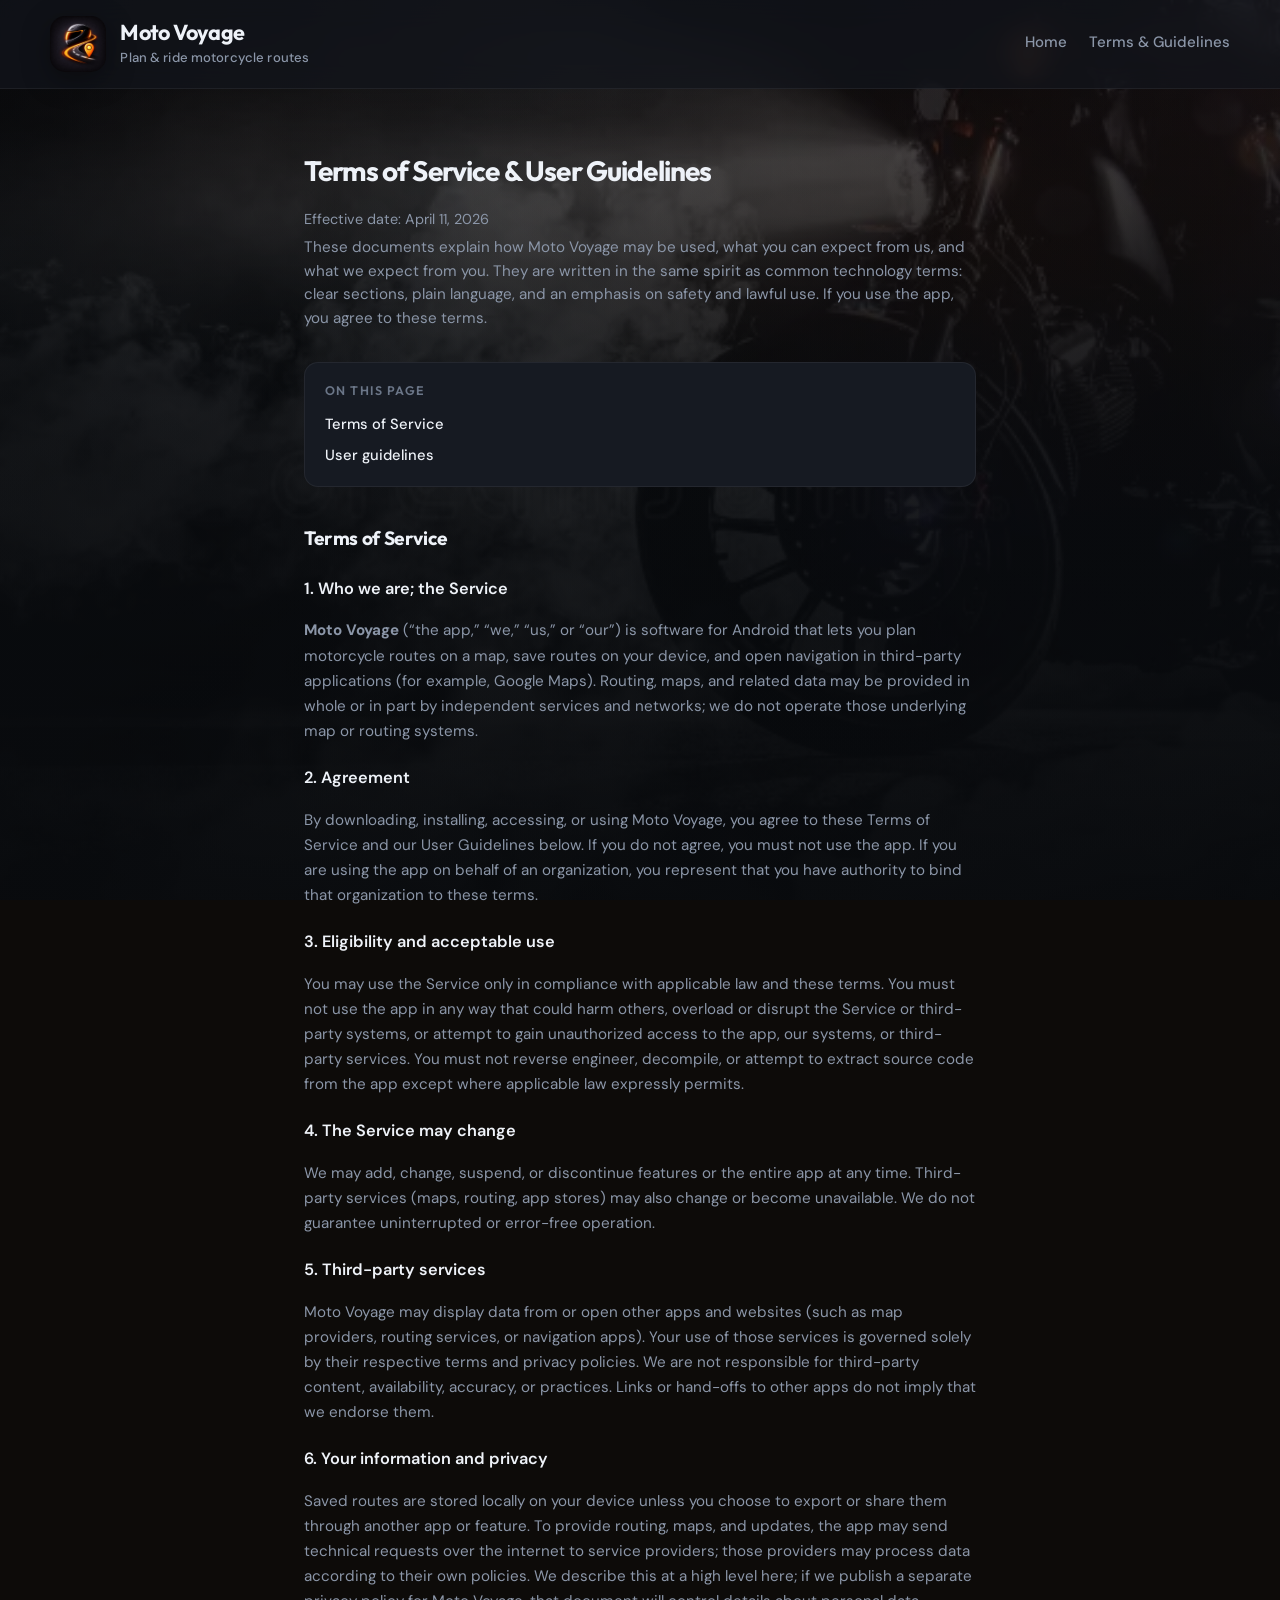
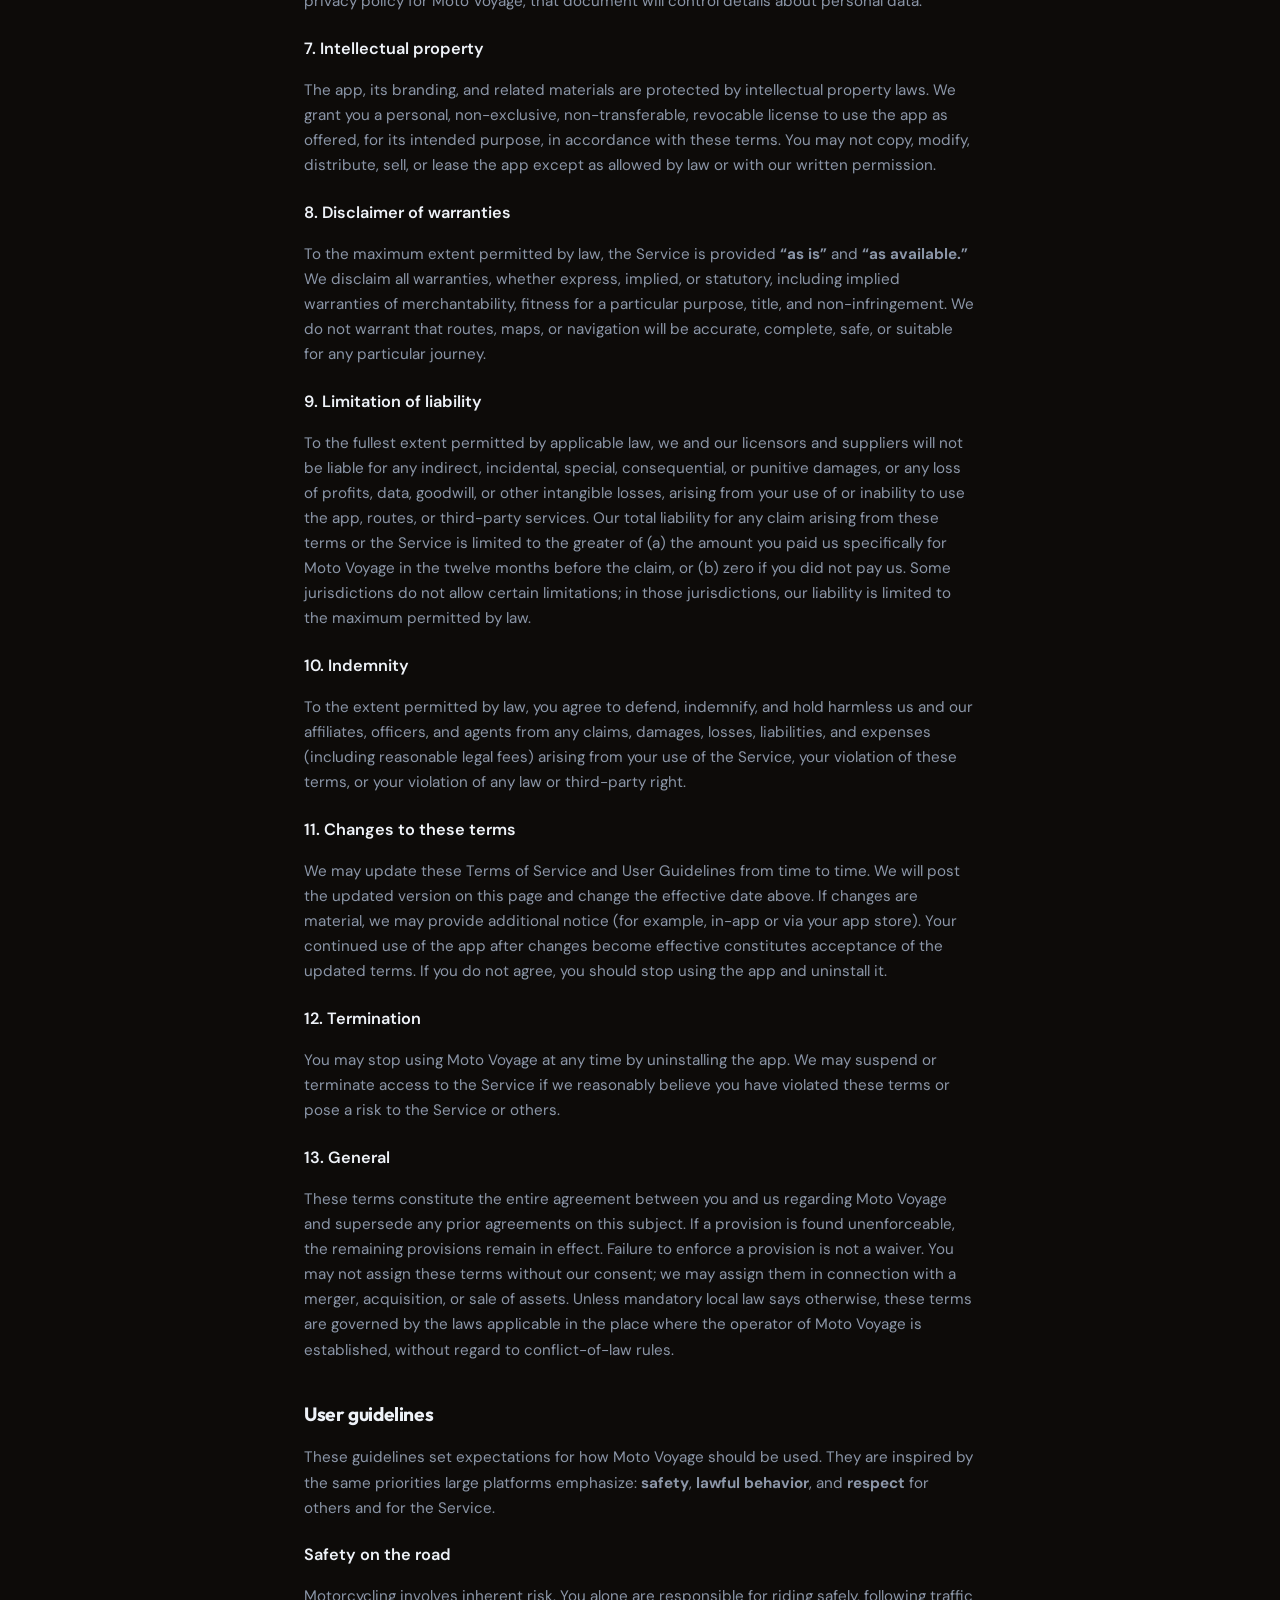
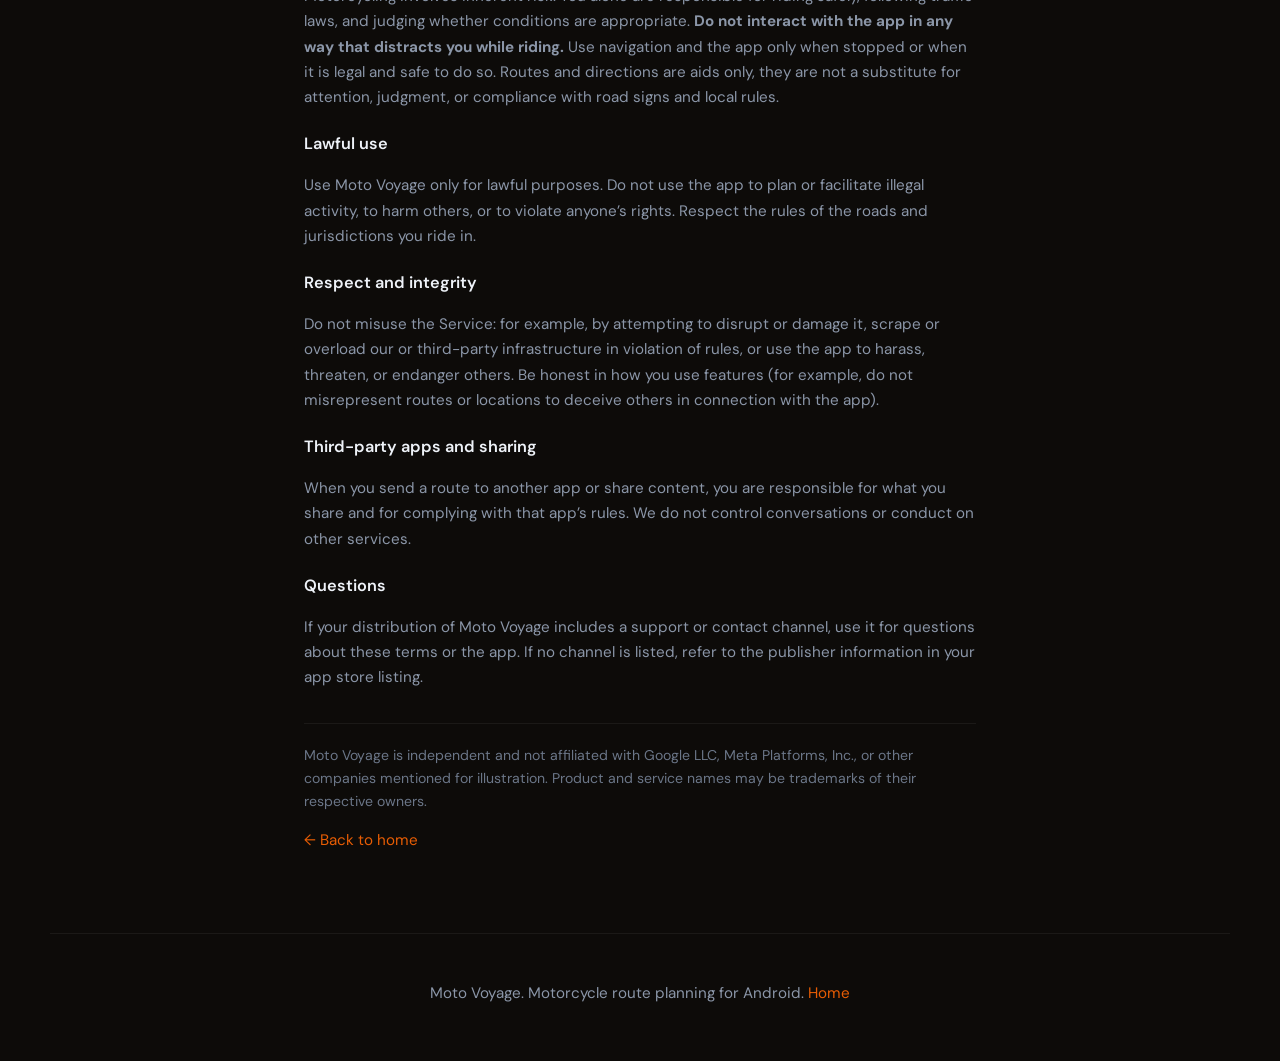
==== commit 7cbc1432: "update 5" ====
--- a/legal.html
+++ b/legal.html
@@ -3,7 +3,7 @@
 <head>
   <meta charset="utf-8">
   <meta name="viewport" content="width=device-width, initial-scale=1">
-  <title>Terms of Service &amp; User Guidelines - Moto Voyage</title>
+  <title>Terms of Service &amp; User Guidelines | Moto Voyage</title>
   <meta name="description" content="Terms of Service and User Guidelines for the Moto Voyage Android app.">
   <link rel="preconnect" href="https://fonts.googleapis.com">
   <link rel="preconnect" href="https://fonts.gstatic.com" crossorigin>
@@ -163,7 +163,7 @@
       Motorcycling involves inherent risk. You alone are responsible for riding safely, following traffic laws, and
       judging whether conditions are appropriate. <strong>Do not interact with the app in any way that distracts you
       while riding.</strong> Use navigation and the app only when stopped or when it is legal and safe to do so. Routes
-      and directions are aids only - they are not a substitute for attention, judgment, or compliance with road signs
+      and directions are aids only, they are not a substitute for attention, judgment, or compliance with road signs
       and local rules.
     </p>
 
@@ -202,7 +202,7 @@
   </main>
 
   <footer class="site-footer">
-    <p>Moto Voyage - motorcycle route planning for Android. <a href="index.html">Home</a></p>
+    <p>Moto Voyage. Motorcycle route planning for Android. <a href="index.html">Home</a></p>
   </footer>
 </body>
 </html>
--- a/styles.css
+++ b/styles.css
@@ -1,4 +1,4 @@
-/* Moto Voyage - landing + legal */
+/* Moto Voyage landing + legal */
 :root {
   --bg: #0a0c10;
   --bg-elevated: #12151c;
@@ -15,7 +15,7 @@
   --radius-lg: 22px;
   --font-sans: "DM Sans", system-ui, -apple-system, "Segoe UI", sans-serif;
   --font-display: "Outfit", var(--font-sans);
-  /* Light lift only - avoids a heavy dark “halo” around the phone */
+  /* Light lift only, avoids a heavy dark “halo” around the phone */
   --shadow-phone: 0 18px 44px rgba(0, 0, 0, 0.28), 0 4px 12px rgba(0, 0, 0, 0.18);
 }
 
@@ -40,7 +40,7 @@
   -webkit-font-smoothing: antialiased;
 }
 
-/* Warm, lightly textured backdrop - orange tint, restrained */
+/* Warm, lightly textured backdrop, orange tint, restrained */
 .page-bg {
   position: fixed;
   inset: 0;
@@ -461,7 +461,7 @@
   }
 }
 
-/* Phone screenshots - capped so they sit smaller next to copy */
+/* Phone screenshots, capped so they sit smaller next to copy */
 .phone-screen {
   width: 100%;
   max-width: min(260px, 82vw);
